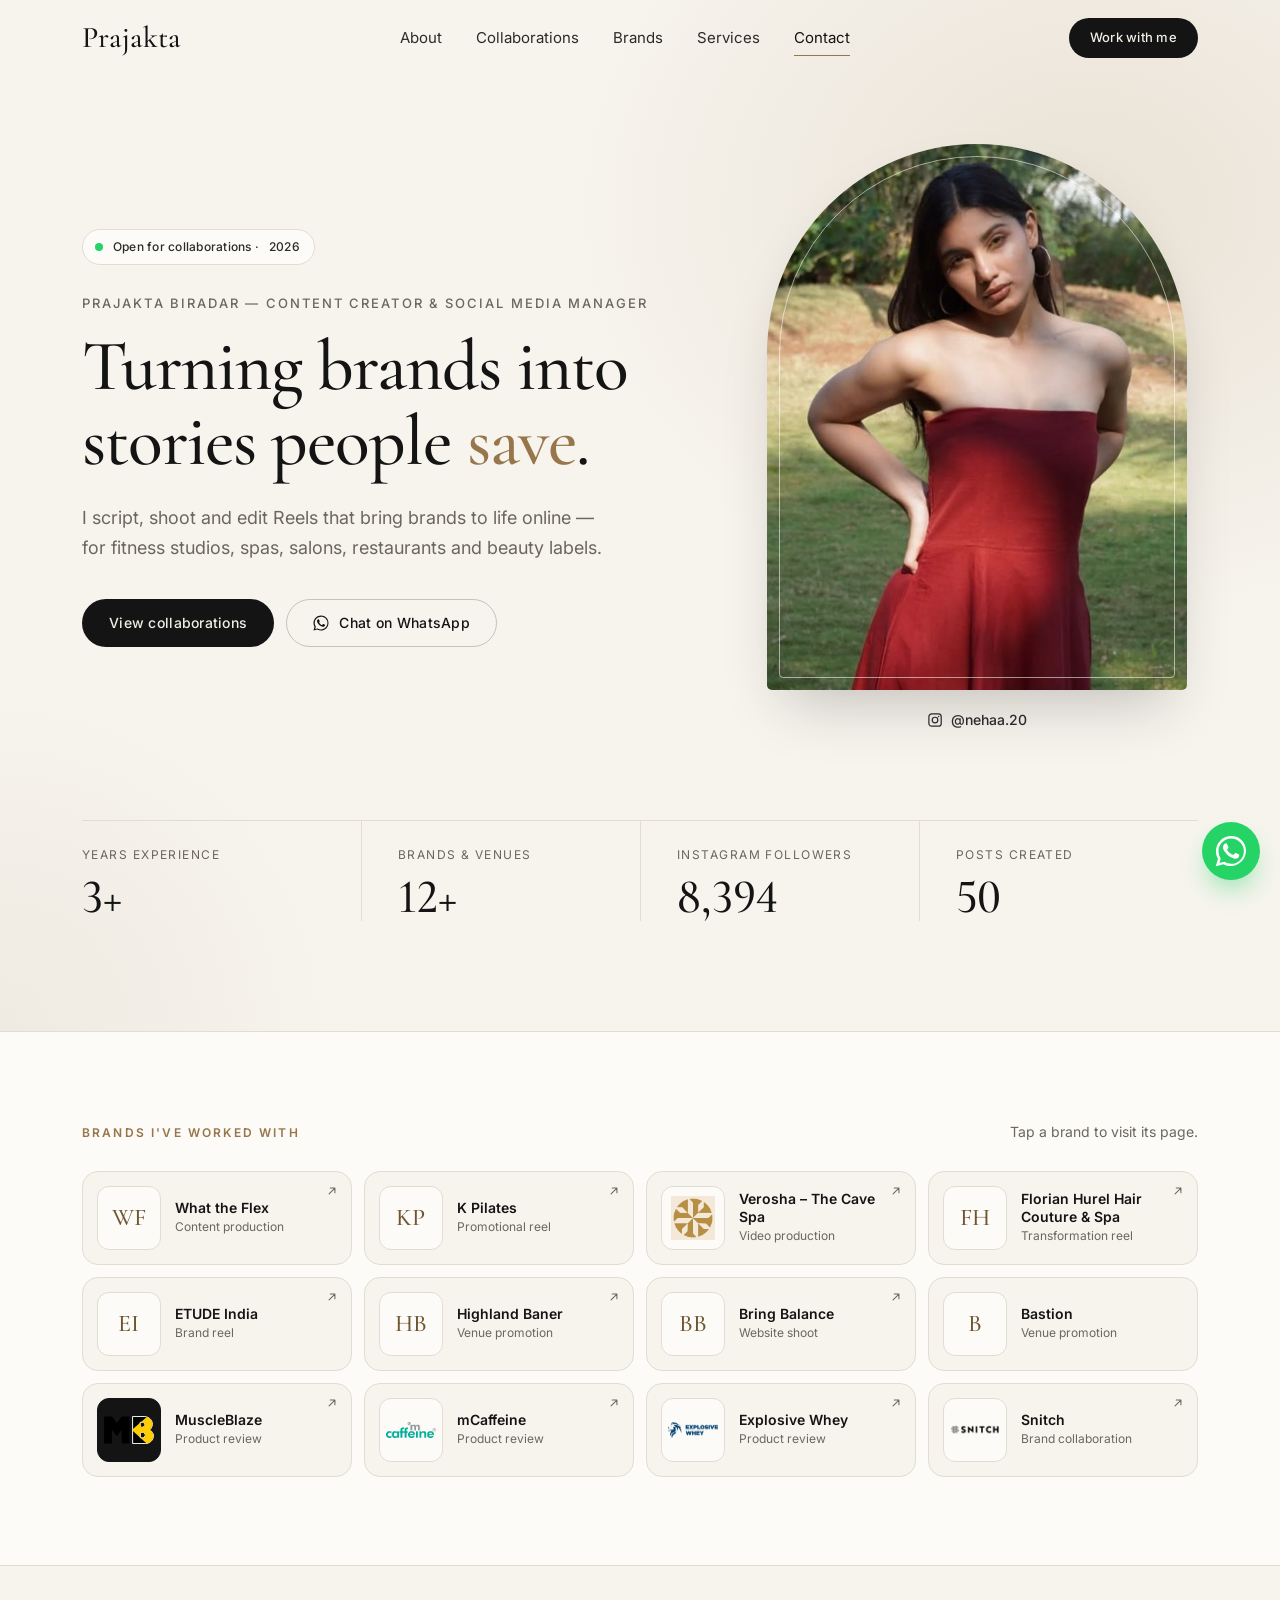
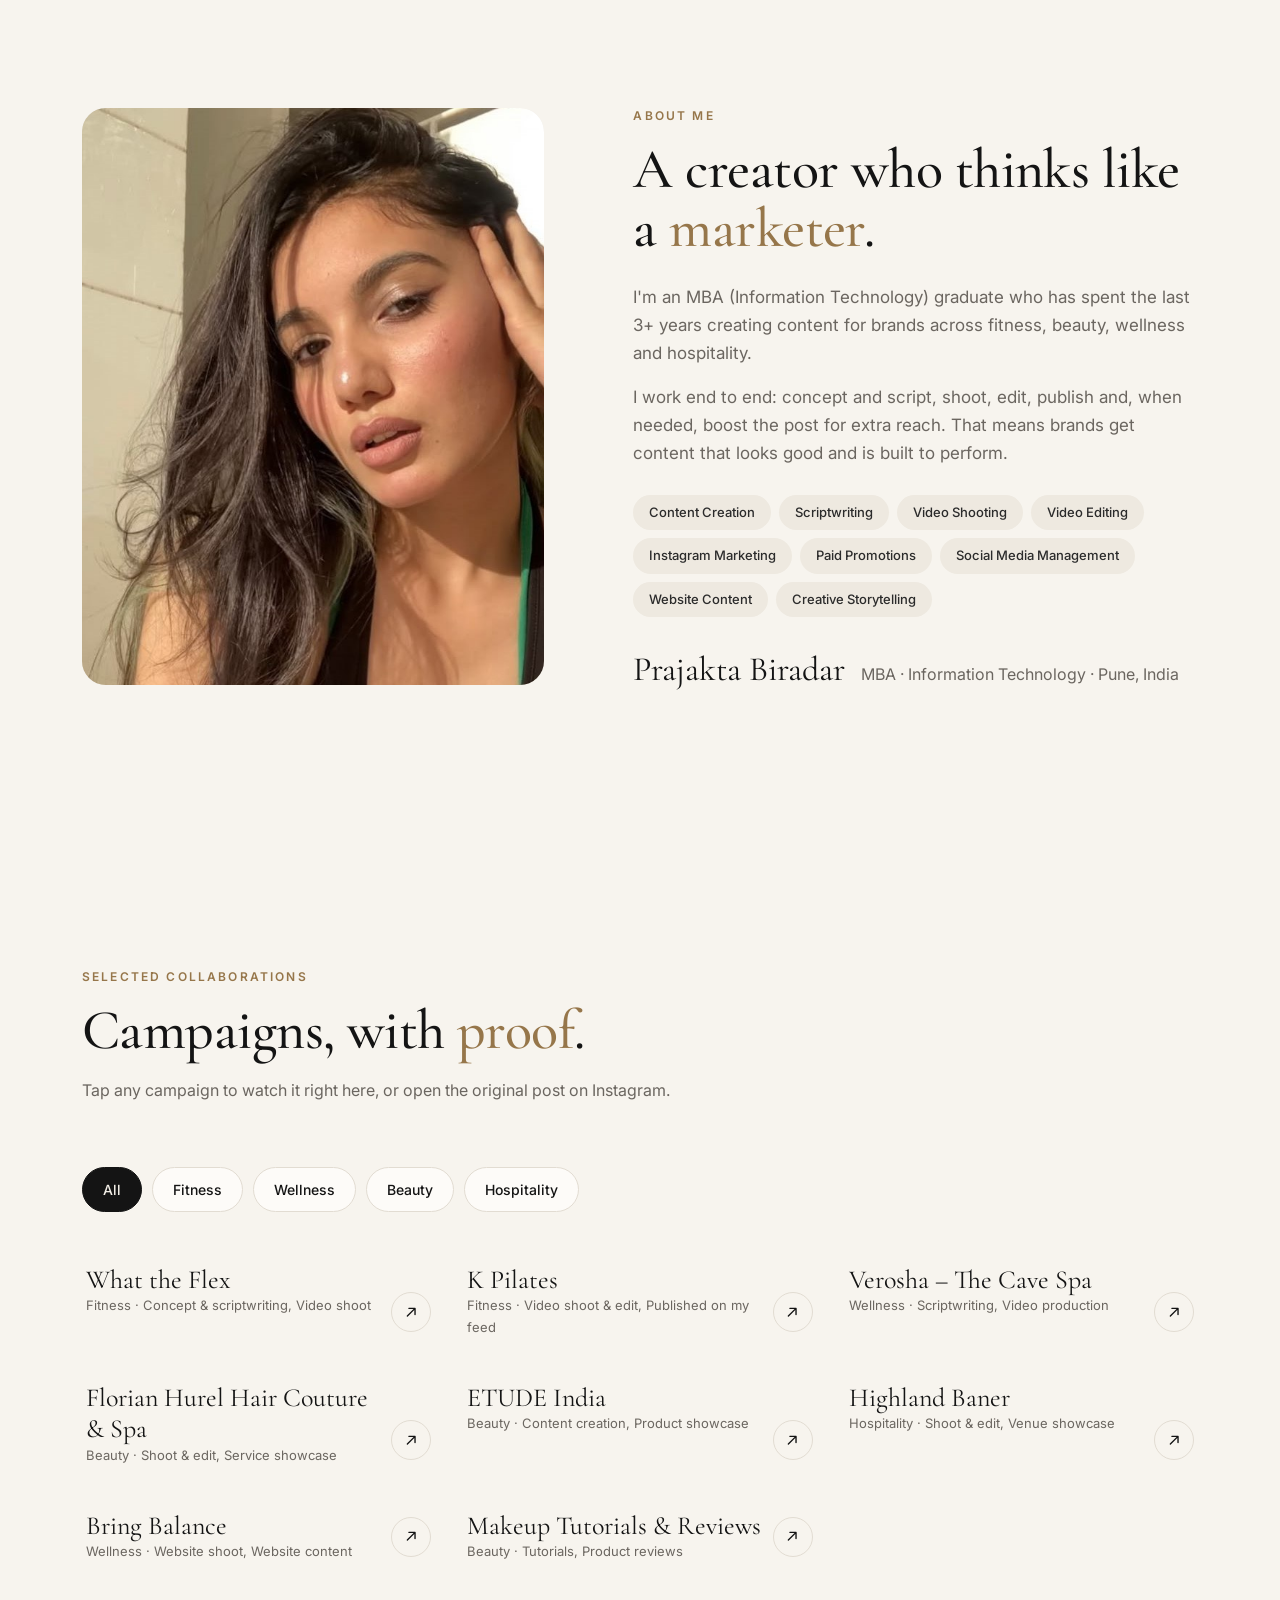
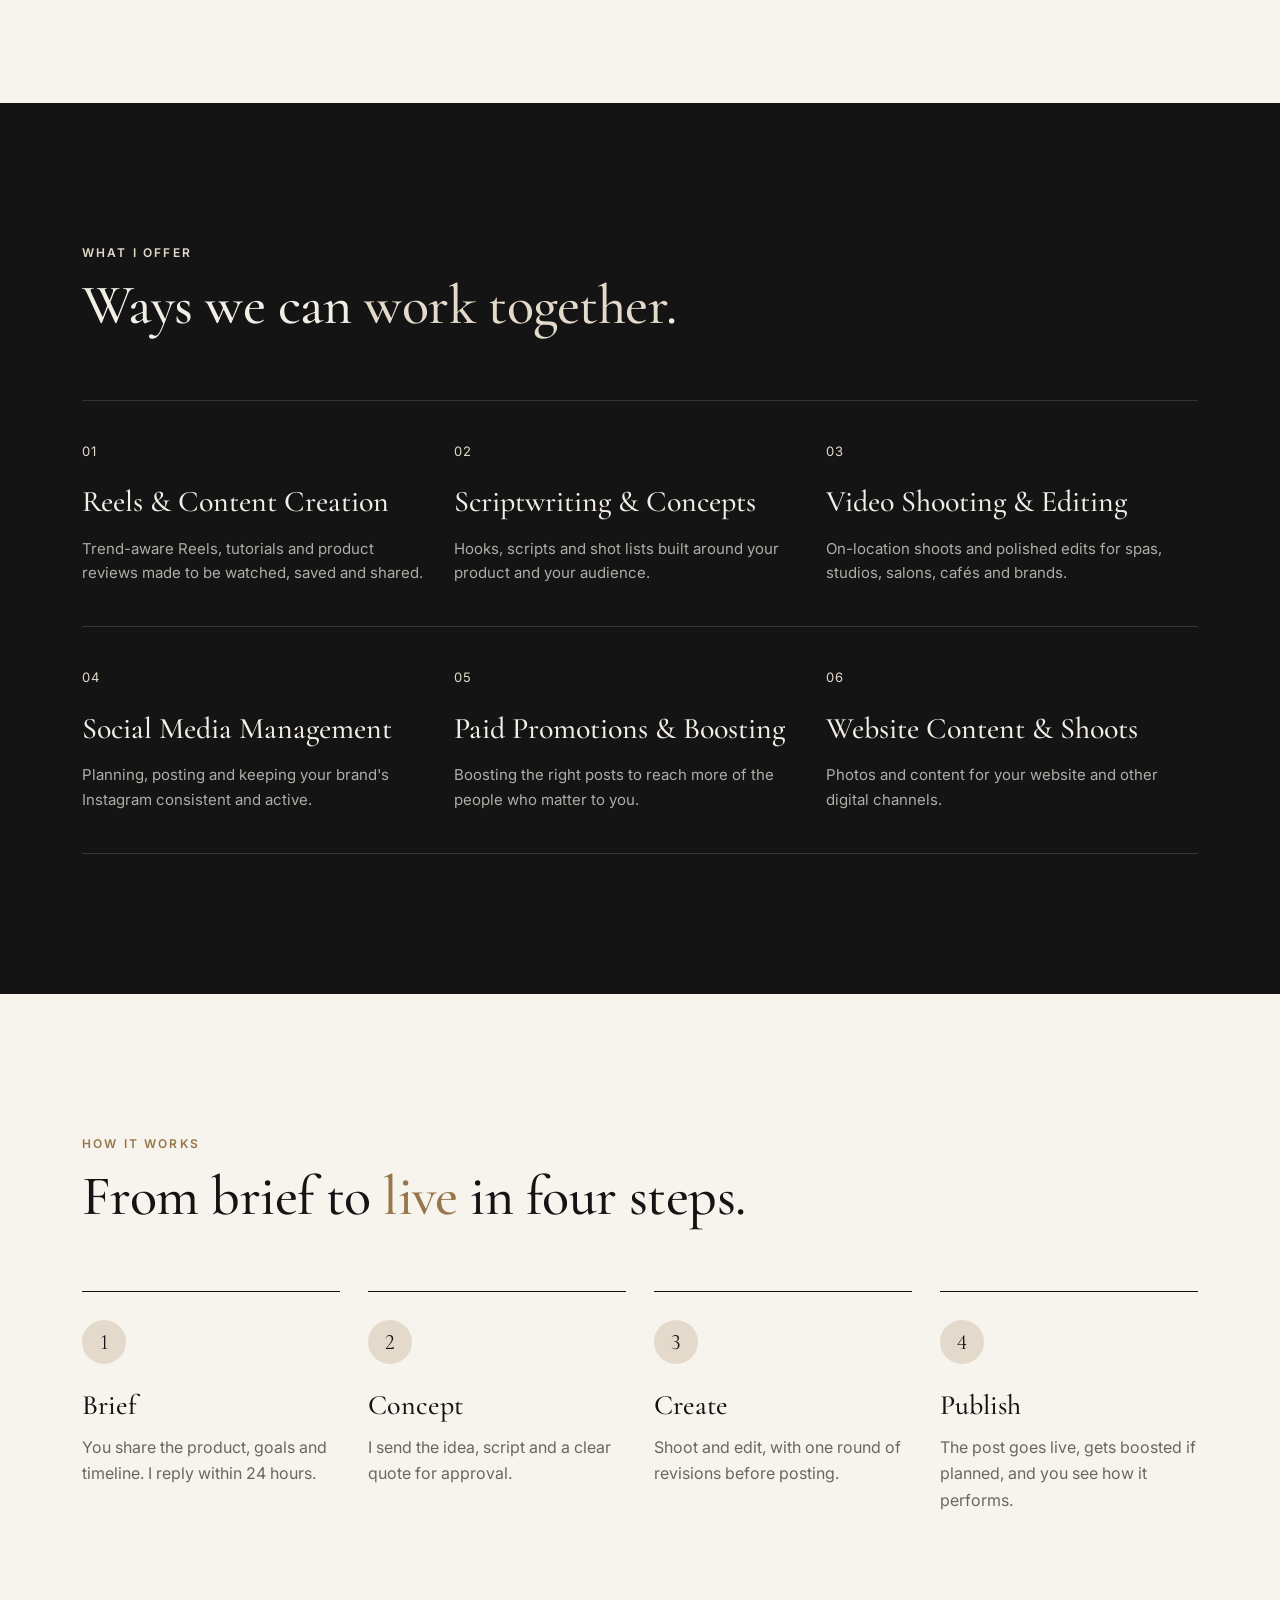
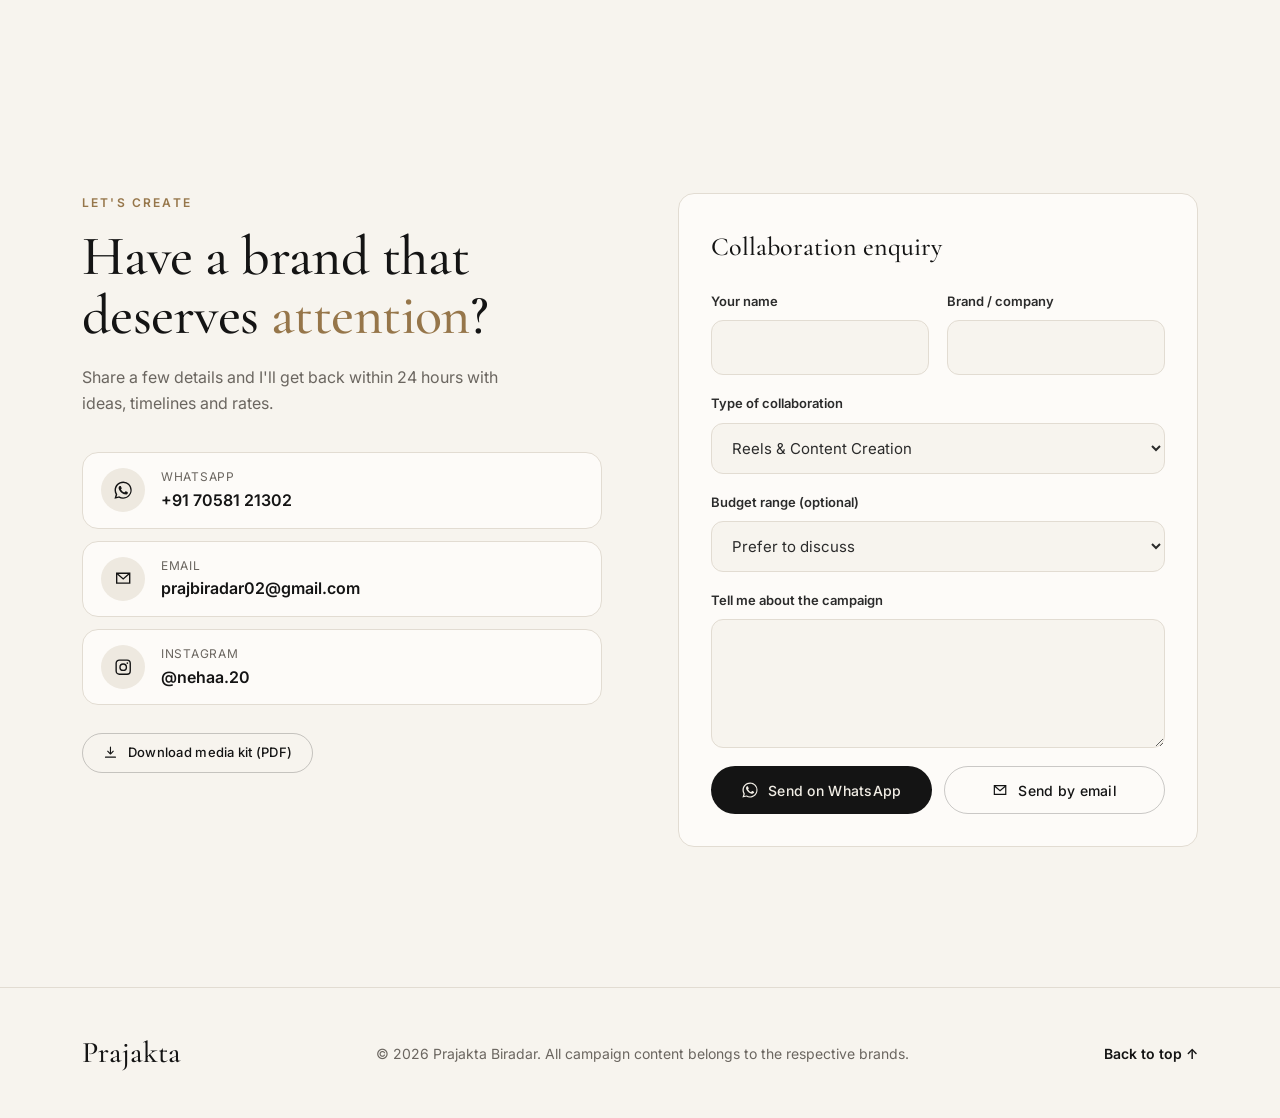
==== index.html @ 57c060db "Add creator portfolio for Prajakta Biradar Static site: hero, brand wall with logos and links, campa" ====
<!doctype html>
<html lang="en">
<head>
  <meta charset="utf-8" />
  <meta name="viewport" content="width=device-width, initial-scale=1" />
  <title>Prajakta Biradar — Content Creator & Social Media Manager</title>
  <meta name="description" content="Portfolio of Prajakta Biradar: content creator and social media manager with 3+ years of brand collaborations across fitness, beauty, wellness and hospitality." />

  <!-- Link preview when shared on WhatsApp / LinkedIn / iMessage (needs the full URL) -->
  <meta property="og:title" content="Prajakta Biradar — Content Creator & Social Media Manager" />
  <meta property="og:description" content="3+ years of brand collaborations. See the campaigns, the brands and how to work with me." />
  <meta property="og:image" content="https://d-hackmt.github.io/neha-portfolio/assets/images/portrait.jpg" />
  <meta property="og:url" content="https://d-hackmt.github.io/neha-portfolio/" />
  <meta property="og:type" content="website" />
  <meta name="theme-color" content="#F7F4EE" />

  <link rel="icon" href="assets/images/favicon.svg" type="image/svg+xml" />
  <link rel="preconnect" href="https://fonts.googleapis.com" />
  <link rel="preconnect" href="https://fonts.gstatic.com" crossorigin />
  <link href="https://fonts.googleapis.com/css2?family=Cormorant+Garamond:wght@400;500&family=Inter:wght@400;500;600&display=swap" rel="stylesheet" />
  <link rel="stylesheet" href="css/style.css" />
</head>
<body>
  <a class="skip-link" href="#main">Skip to content</a>

  <!-- ============ NAV ============ -->
  <header class="nav" id="nav">
    <div class="container nav__inner">
      <a href="#top" class="nav__logo" data-bind="name">Prajakta</a>

      <nav class="nav__links" id="navLinks" aria-label="Primary">
        <a href="#about">About</a>
        <a href="#work">Collaborations</a>
        <a href="#brands">Brands</a>
        <a href="#services">Services</a>
        <a href="#contact">Contact</a>
      </nav>

      <div class="nav__actions">
        <a class="btn btn--dark btn--sm" href="#contact">Work with me</a>
        <button class="nav__toggle" id="navToggle" aria-label="Open menu" aria-expanded="false" aria-controls="navLinks">
          <span></span><span></span>
        </button>
      </div>
    </div>
  </header>

  <main id="main">
    <!-- ============ HERO ============ -->
    <section class="hero" id="top">
      <div class="container hero__grid">
        <div class="hero__text reveal">
          <span class="badge"><span class="badge__dot"></span>Open for collaborations · <span data-bind="year"></span></span>
          <p class="hero__intro"><span data-bind="fullName">Prajakta Biradar</span> — <span data-bind="role"></span></p>
          <h1 class="hero__title">Turning brands into stories people <em>save</em>.</h1>
          <p class="hero__lead" data-bind="tagline"></p>

          <div class="hero__cta">
            <a class="btn btn--dark" href="#work">View collaborations</a>
            <a class="btn btn--ghost js-whatsapp" href="#" target="_blank" rel="noopener">
              <svg class="icon" aria-hidden="true"><use href="#i-whatsapp"/></svg> Chat on WhatsApp
            </a>
          </div>
        </div>

        <figure class="hero__visual reveal">
          <div class="arch">
            <img data-bind-src="portrait" alt="Portrait of Prajakta Biradar" class="arch__img" />
            <div class="arch__fallback" aria-hidden="true">Your portrait</div>
          </div>
          <figcaption>
            <a class="hero__handle js-instagram" href="#" target="_blank" rel="noopener">
              <svg class="icon" aria-hidden="true"><use href="#i-instagram"/></svg>
              <span data-bind="handle"></span>
            </a>
          </figcaption>
        </figure>
      </div>

      <div class="container">
        <dl class="hero__stats reveal">
          <div><dt>Years experience</dt><dd data-bind="experience"></dd></div>
          <div><dt>Brands &amp; venues</dt><dd data-bind="brandCount"></dd></div>
          <div><dt>Instagram followers</dt><dd data-bind="followersShort"></dd></div>
          <div><dt>Posts created</dt><dd data-bind="postCount"></dd></div>
        </dl>
      </div>
    </section>

    <!-- ============ BRAND WALL ============ -->
    <section class="brands" id="brands">
      <div class="container">
        <header class="brands__head reveal">
          <p class="eyebrow">Brands I've worked with</p>
          <p class="muted">Tap a brand to visit its page.</p>
        </header>
        <div class="brand-grid" id="brandGrid"></div>
      </div>
    </section>

    <!-- ============ ABOUT ============ -->
    <section class="section" id="about">
      <div class="container about">
        <div class="about__media reveal">
          <img data-bind-src="aboutImage" alt="Prajakta Biradar creating content" />
          <div class="about__fallback" aria-hidden="true">Lifestyle photo</div>
        </div>
        <div class="about__text reveal">
          <p class="eyebrow">About me</p>
          <h2 class="h2">A creator who thinks like a <em>marketer</em>.</h2>
          <div class="about__bio" data-bind-html="bio"></div>
          <ul class="chips" id="skills" aria-label="Key skills"></ul>
          <div class="about__sign">
            <span class="script" data-bind="fullName">Prajakta Biradar</span>
            <span class="muted"><span data-bind="education"></span> · <span data-bind="location"></span></span>
          </div>
        </div>
      </div>
    </section>

    <!-- ============ INSIGHTS ============ -->
    <section class="section section--sand" id="insights">
      <div class="container">
        <header class="section__head reveal">
          <p class="eyebrow">Audience insights</p>
          <h2 class="h2">Numbers that <em>matter</em> to brands.</h2>
          <p class="muted">Updated <span data-bind="statsUpdated"></span> · Source: Instagram Insights</p>
        </header>

        <div class="stats" id="stats"></div>

        <div class="audience">
          <article class="card reveal">
            <h3 class="card__title">Gender</h3>
            <div class="bars" id="audGender"></div>
          </article>
          <article class="card reveal">
            <h3 class="card__title">Age groups</h3>
            <div class="bars" id="audAge"></div>
          </article>
          <article class="card reveal">
            <h3 class="card__title">Top cities</h3>
            <div class="bars" id="audCities"></div>
          </article>
        </div>
      </div>
    </section>

    <!-- ============ COLLABORATIONS ============ -->
    <section class="section" id="work">
      <div class="container">
        <header class="section__head reveal">
          <p class="eyebrow">Selected collaborations</p>
          <h2 class="h2">Campaigns, with <em>proof</em>.</h2>
          <p class="muted">Tap any campaign to watch it right here, or open the original post on Instagram.</p>
        </header>

        <div class="filters" id="filters" role="tablist" aria-label="Filter by category"></div>
        <div class="work-grid" id="workGrid"></div>
      </div>
    </section>

    <!-- ============ SERVICES ============ -->
    <section class="section section--ink" id="services">
      <div class="container">
        <header class="section__head reveal">
          <p class="eyebrow eyebrow--light">What I offer</p>
          <h2 class="h2">Ways we can <em>work together</em>.</h2>
        </header>
        <div class="services" id="services-list"></div>
      </div>
    </section>

    <!-- ============ PROCESS ============ -->
    <section class="section" id="process">
      <div class="container">
        <header class="section__head reveal">
          <p class="eyebrow">How it works</p>
          <h2 class="h2">From brief to <em>live</em> in four steps.</h2>
        </header>
        <ol class="process" id="processList"></ol>
      </div>
    </section>

    <!-- ============ TESTIMONIALS ============ -->
    <section class="section section--sand" id="testimonials">
      <div class="container">
        <header class="section__head reveal">
          <p class="eyebrow">Kind words</p>
          <h2 class="h2">What brands <em>say</em>.</h2>
        </header>
        <div class="quotes" id="quotes"></div>
      </div>
    </section>

    <!-- ============ CONTACT ============ -->
    <section class="section" id="contact">
      <div class="container contact">
        <div class="contact__intro reveal">
          <p class="eyebrow">Let's create</p>
          <h2 class="h2">Have a brand that deserves <em>attention</em>?</h2>
          <p class="muted">Share a few details and I'll get back within 24 hours with ideas, timelines and rates.</p>

          <ul class="contact__list">
            <li>
              <a class="contact__item js-whatsapp" href="#" target="_blank" rel="noopener">
                <span class="contact__icon"><svg class="icon"><use href="#i-whatsapp"/></svg></span>
                <span><small>WhatsApp</small><strong data-bind="phonePretty"></strong></span>
              </a>
            </li>
            <li>
              <a class="contact__item js-email" href="#">
                <span class="contact__icon"><svg class="icon"><use href="#i-mail"/></svg></span>
                <span><small>Email</small><strong data-bind="email"></strong></span>
              </a>
            </li>
            <li>
              <a class="contact__item js-instagram" href="#" target="_blank" rel="noopener">
                <span class="contact__icon"><svg class="icon"><use href="#i-instagram"/></svg></span>
                <span><small>Instagram</small><strong data-bind="handle"></strong></span>
              </a>
            </li>
          </ul>

          <button class="btn btn--ghost btn--sm" id="printKit" type="button">
            <svg class="icon" aria-hidden="true"><use href="#i-download"/></svg> Download media kit (PDF)
          </button>
        </div>

        <form class="form card reveal" id="enquiry" novalidate>
          <h3 class="card__title">Collaboration enquiry</h3>
          <div class="form__row">
            <label>Your name<input name="name" required autocomplete="name" /></label>
            <label>Brand / company<input name="brand" required /></label>
          </div>
          <label>Type of collaboration
            <select name="type" id="formType"></select>
          </label>
          <label>Budget range (optional)
            <select name="budget">
              <option value="">Prefer to discuss</option>
              <option>Barter / product exchange</option>
              <option>Under ₹10,000</option>
              <option>₹10,000 – ₹25,000</option>
              <option>₹25,000 – ₹50,000</option>
              <option>₹50,000+</option>
            </select>
          </label>
          <label>Tell me about the campaign<textarea name="message" rows="4" required></textarea></label>
          <p class="form__error" id="formError" role="alert" hidden>Please fill in your name, brand and a short message.</p>
          <div class="form__actions">
            <button class="btn btn--dark" type="submit" data-via="whatsapp">
              <svg class="icon" aria-hidden="true"><use href="#i-whatsapp"/></svg> Send on WhatsApp
            </button>
            <button class="btn btn--ghost" type="submit" data-via="email">
              <svg class="icon" aria-hidden="true"><use href="#i-mail"/></svg> Send by email
            </button>
          </div>
        </form>
      </div>
    </section>
  </main>

  <!-- ============ FOOTER ============ -->
  <footer class="footer">
    <div class="container footer__inner">
      <span class="nav__logo" data-bind="name">Prajakta</span>
      <p class="muted">© <span data-bind="year"></span> <span data-bind="fullName"></span>. All campaign content belongs to the respective brands.</p>
      <a href="#top" class="footer__top">Back to top ↑</a>
    </div>
  </footer>

  <!-- Floating WhatsApp button -->
  <a class="wa-float js-whatsapp" href="#" target="_blank" rel="noopener" aria-label="Chat on WhatsApp">
    <svg class="icon" aria-hidden="true"><use href="#i-whatsapp"/></svg>
  </a>

  <!-- Collaboration detail modal -->
  <dialog class="modal" id="modal" aria-labelledby="modalTitle">
    <button class="modal__close" id="modalClose" aria-label="Close">×</button>
    <div class="modal__body" id="modalBody"></div>
  </dialog>

  <!-- ============ ICON SPRITE ============ -->
  <svg width="0" height="0" style="position:absolute" aria-hidden="true">
    <symbol id="i-whatsapp" viewBox="0 0 24 24"><path fill="currentColor" d="M17.47 14.38c-.3-.15-1.76-.87-2.03-.97-.27-.1-.47-.15-.67.15-.2.3-.77.97-.94 1.17-.17.2-.35.22-.64.07-.3-.15-1.26-.46-2.4-1.48-.89-.79-1.49-1.77-1.66-2.07-.17-.3-.02-.46.13-.6.13-.14.3-.35.45-.52.15-.17.2-.3.3-.5.1-.2.05-.37-.03-.52-.07-.15-.67-1.61-.92-2.2-.24-.58-.49-.5-.67-.51h-.57c-.2 0-.52.07-.79.37-.27.3-1.04 1.02-1.04 2.48s1.07 2.88 1.21 3.08c.15.2 2.1 3.2 5.08 4.49.71.31 1.26.49 1.7.63.71.22 1.36.19 1.87.12.57-.09 1.76-.72 2-1.41.25-.7.25-1.29.17-1.41-.07-.13-.27-.2-.57-.35M12.05 21.5h-.01a9.4 9.4 0 0 1-4.8-1.32l-.34-.2-3.57.94.95-3.48-.22-.36A9.4 9.4 0 0 1 2.6 12.05C2.6 6.84 6.84 2.6 12.06 2.6c2.52 0 4.9.99 6.68 2.77a9.38 9.38 0 0 1 2.76 6.68c0 5.21-4.24 9.45-9.45 9.45M20.1 4.03A11.3 11.3 0 0 0 12.05.7C5.79.7.7 5.79.7 12.05c0 2 .52 3.95 1.52 5.67L.6 23.3l5.72-1.5a11.33 11.33 0 0 0 5.42 1.38h.01c6.26 0 11.35-5.09 11.35-11.35 0-3.03-1.18-5.88-3.32-8.02"/></symbol>
    <symbol id="i-instagram" viewBox="0 0 24 24"><path fill="none" stroke="currentColor" stroke-width="1.8" d="M7 2.8h10A4.2 4.2 0 0 1 21.2 7v10a4.2 4.2 0 0 1-4.2 4.2H7A4.2 4.2 0 0 1 2.8 17V7A4.2 4.2 0 0 1 7 2.8Z"/><circle cx="12" cy="12" r="4.2" fill="none" stroke="currentColor" stroke-width="1.8"/><circle cx="17.4" cy="6.6" r="1.1" fill="currentColor"/></symbol>
    <symbol id="i-mail" viewBox="0 0 24 24"><path fill="none" stroke="currentColor" stroke-width="1.8" d="M3.5 5.5h17v13h-17z"/><path fill="none" stroke="currentColor" stroke-width="1.8" d="m3.8 6 8.2 7 8.2-7"/></symbol>
    <symbol id="i-download" viewBox="0 0 24 24"><path fill="none" stroke="currentColor" stroke-width="1.8" stroke-linecap="round" d="M12 3.5v11m0 0 4.5-4.5M12 14.5 7.5 10M4 19.5h16"/></symbol>
    <symbol id="i-arrow" viewBox="0 0 24 24"><path fill="none" stroke="currentColor" stroke-width="1.8" stroke-linecap="round" d="M7 17 17 7m0 0H9m8 0v8"/></symbol>
  </svg>

  <!-- 1) Your content lives here — edit this file. 2) The rendering logic. -->
  <script src="js/data.js"></script>
  <script src="js/main.js"></script>
</body>
</html>
---- css/style.css ----
/* =============================================================
   Design tokens — change colours/fonts here.
   Default = "Ivory Noir". Other styles below override it via
   <html data-theme="...">.
   ============================================================= */
:root {
  --bg: #f7f4ee;
  --surface: #fdfbf8;
  --sand: #eee9e0;
  --blush: #e4dacb;
  --ink: #141414;
  --ink-2: #2b2b2b;
  --muted: #6b6660;
  --line: #e2dcd2;
  --accent: #96764a;
  --accent-deep: #6f5532;
  --on-ink: #f2eee6;
  --wa: #25d366;

  --font-display: "Cormorant Garamond", Georgia, serif;
  --font-body: "Inter", system-ui, -apple-system, "Segoe UI", sans-serif;
  --display-weight: 500;

  --radius: 16px;
  --radius-lg: 24px;
  --radius-btn: 999px;
  --shadow: 0 1px 2px rgba(31, 26, 23, 0.04), 0 12px 32px -12px rgba(31, 26, 23, 0.12);
  --shadow-lg: 0 30px 60px -20px rgba(31, 26, 23, 0.25);
  --ease: cubic-bezier(0.22, 1, 0.36, 1);
  --container: 1180px;
  --gutter: clamp(16px, 4vw, 32px);
}

/* Rose Clay — the original soft, warm look */
[data-theme="clay"] {
  --bg: #fbf8f4; --surface: #ffffff; --sand: #f3ece4; --blush: #ead6cc;
  --ink: #1f1a17; --ink-2: #3a322d; --muted: #6e645d; --line: #e7ded4;
  --accent: #a8705a; --accent-deep: #8a5641; --on-ink: #f4ede6;
  --font-display: "Cormorant Garamond", Georgia, serif;
  --font-body: "Manrope", system-ui, sans-serif;
  --display-weight: 500;
  --radius: 18px; --radius-lg: 28px; --radius-btn: 999px;
}

/* Olive Atelier — deep green, linen, fashion-house serif */
[data-theme="olive"] {
  --bg: #f3efe7; --surface: #fbf9f4; --sand: #e8e2d6; --blush: #d8dccb;
  --ink: #1d231d; --ink-2: #323a32; --muted: #646a5e; --line: #dcd6c9;
  --accent: #5a6a44; --accent-deep: #3e4b2e; --on-ink: #eef0e6;
  --font-display: "Bodoni Moda", Georgia, serif;
  --font-body: "Jost", system-ui, sans-serif;
  --display-weight: 400;
  --radius: 10px; --radius-lg: 14px; --radius-btn: 999px;
}

/* Oxblood — cream with a rich wine accent */
[data-theme="oxblood"] {
  --bg: #faf6f1; --surface: #ffffff; --sand: #f2e9e2; --blush: #ecd5d1;
  --ink: #1c1414; --ink-2: #352828; --muted: #6d5f5c; --line: #eadfd8;
  --accent: #7a2633; --accent-deep: #5c1a25; --on-ink: #f6ece8;
  --font-display: "Playfair Display", Georgia, serif;
  --font-body: "DM Sans", system-ui, sans-serif;
  --display-weight: 400;
  --radius: 12px; --radius-lg: 20px; --radius-btn: 999px;
}

/* =============================================================
   Base
   ============================================================= */
*,
*::before,
*::after { box-sizing: border-box; }

html { scroll-behavior: smooth; scroll-padding-top: 84px; -webkit-text-size-adjust: 100%; }

body {
  margin: 0;
  background: var(--bg);
  color: var(--ink);
  font-family: var(--font-body);
  font-size: 16px;
  line-height: 1.65;
  font-variant-numeric: lining-nums; /* keeps digits level in serif headings (no "3+" dropping below the line) */
  -webkit-font-smoothing: antialiased;
  overflow-x: hidden;
}

img { display: block; max-width: 100%; }
a { color: inherit; text-decoration: none; }
button, input, select, textarea { font: inherit; color: inherit; }
h1, h2, h3, p { margin: 0; }
em { font-style: normal; color: var(--accent); }
::selection { background: var(--blush); }

:focus-visible { outline: 2px solid var(--accent); outline-offset: 3px; border-radius: 6px; }

.skip-link {
  position: absolute; left: 16px; top: -60px; z-index: 100;
  background: var(--ink); color: #fff; padding: 10px 16px; border-radius: 10px;
}
.skip-link:focus { top: 16px; }

.container { width: 100%; max-width: var(--container); margin: 0 auto; padding: 0 var(--gutter); }
.muted { color: var(--muted); }
.center { text-align: center; }

.icon { width: 1.15em; height: 1.15em; flex: none; }

/* =============================================================
   Typography
   ============================================================= */
.eyebrow {
  font-size: 12px;
  font-weight: 600;
  letter-spacing: 0.18em;
  text-transform: uppercase;
  color: var(--accent);
  margin-bottom: 14px;
}
.eyebrow--light { color: var(--blush); }

.h2 {
  font-family: var(--font-display);
  font-weight: var(--display-weight);
  font-size: clamp(34px, 5vw, 56px);
  line-height: 1.06;
  letter-spacing: -0.01em;
}
.h3 {
  font-family: var(--font-display);
  font-weight: var(--display-weight);
  font-size: clamp(28px, 3.5vw, 38px);
  line-height: 1.1;
}
.script { font-family: var(--font-display); font-size: 34px; line-height: 1; }

/* =============================================================
   Buttons, chips, cards
   ============================================================= */
.btn {
  display: inline-flex; align-items: center; justify-content: center; gap: 10px;
  min-height: 48px; padding: 0 26px;
  border-radius: var(--radius-btn); border: 1px solid transparent;
  font-size: 14px; font-weight: 500; letter-spacing: 0.02em;
  cursor: pointer; white-space: nowrap;
  transition: background 0.3s, color 0.3s, border-color 0.3s, box-shadow 0.3s;
}
.btn--sm { min-height: 40px; padding: 0 20px; font-size: 13px; }
.btn--dark { background: var(--ink); color: var(--on-ink); }
.btn--dark:hover { background: var(--ink-2); box-shadow: 0 10px 24px -12px color-mix(in srgb, var(--ink) 70%, transparent); }
.btn--ghost { border-color: color-mix(in srgb, var(--ink) 22%, transparent); background: transparent; }
.btn--ghost:hover { border-color: var(--ink); background: var(--surface); }

.chips { list-style: none; padding: 0; margin: 28px 0 0; display: flex; flex-wrap: wrap; gap: 8px; }
.chip {
  padding: 7px 16px; border-radius: var(--radius-btn);
  background: var(--sand);
  font-size: 13px; font-weight: 500; color: var(--ink-2);
}

.card {
  background: var(--surface);
  border: 1px solid var(--line);
  border-radius: var(--radius);
  padding: clamp(22px, 3vw, 32px);
}
.card__title { font-family: var(--font-display); font-size: 26px; font-weight: var(--display-weight); margin-bottom: 20px; }

.badge {
  display: inline-flex; align-items: center; gap: 10px;
  padding: 7px 14px 7px 12px; border-radius: var(--radius-btn);
  background: var(--surface); border: 1px solid var(--line);
  font-size: 12px; font-weight: 500; letter-spacing: 0.02em; color: var(--ink-2);
}
.badge__dot {
  width: 8px; height: 8px; border-radius: 50%; background: var(--wa);
  box-shadow: 0 0 0 0 rgba(37, 211, 102, 0.5);
  animation: pulse 2.2s infinite;
}
@keyframes pulse { 70% { box-shadow: 0 0 0 10px rgba(37, 211, 102, 0); } 100% { box-shadow: 0 0 0 0 rgba(37, 211, 102, 0); } }

/* =============================================================
   Navigation
   ============================================================= */
.nav {
  position: fixed; inset: 0 0 auto; z-index: 50;
  transition: background 0.4s, box-shadow 0.4s, backdrop-filter 0.4s;
}
.nav.is-scrolled, .nav.is-open {
  background: color-mix(in srgb, var(--bg) 86%, transparent);
  backdrop-filter: saturate(1.4) blur(14px);
  -webkit-backdrop-filter: saturate(1.4) blur(14px);
  box-shadow: 0 1px 0 var(--line);
}
.nav__inner { display: flex; align-items: center; justify-content: space-between; height: 76px; gap: 24px; }
.nav__logo { font-family: var(--font-display); font-size: 30px; font-weight: var(--display-weight); }
.nav__links { display: flex; gap: 34px; }
.nav__links a { position: relative; font-size: 15px; color: var(--ink-2); padding: 6px 0; }
.nav__links a::after {
  content: ""; position: absolute; left: 0; right: 0; bottom: 0; height: 1px;
  background: var(--accent); transform: scaleX(0); transform-origin: left; transition: transform 0.4s var(--ease);
}
.nav__links a:hover::after, .nav__links a.is-active::after { transform: scaleX(1); }
.nav__links a.is-active { color: var(--ink); }
.nav__actions { display: flex; align-items: center; gap: 12px; }

.nav__toggle {
  display: none; width: 44px; height: 44px; border: 0; background: none; cursor: pointer;
  position: relative;
}
.nav__toggle span {
  position: absolute; left: 11px; right: 11px; height: 1.5px; background: var(--ink);
  transition: transform 0.35s var(--ease), top 0.35s var(--ease);
}
.nav__toggle span:first-child { top: 17px; }
.nav__toggle span:last-child { top: 25px; }
.nav.is-open .nav__toggle span:first-child { top: 21px; transform: rotate(45deg); }
.nav.is-open .nav__toggle span:last-child { top: 21px; transform: rotate(-45deg); }

@media (max-width: 900px) {
  .nav__toggle { display: block; }
  .nav__actions .btn { display: none; }
  .nav__links {
    position: absolute; top: 76px; left: 0; right: 0;
    flex-direction: column; gap: 0;
    background: var(--bg); border-bottom: 1px solid var(--line);
    padding: 8px var(--gutter) 24px;
    clip-path: inset(0 0 100% 0);
    transition: clip-path 0.45s var(--ease);
  }
  .nav.is-open .nav__links { clip-path: inset(0 0 0 0); }
  .nav__links a { font-family: var(--font-display); font-size: 28px; padding: 12px 0; border-bottom: 1px solid var(--line); }
  .nav__links a::after { display: none; }
}

/* =============================================================
   Hero
   ============================================================= */
.hero {
  position: relative;
  padding: clamp(120px, 16vh, 170px) 0 clamp(64px, 9vw, 110px);
  background:
    radial-gradient(60% 60% at 85% 20%, color-mix(in srgb, var(--blush) 70%, transparent), transparent 70%),
    radial-gradient(40% 50% at 0% 100%, color-mix(in srgb, var(--sand) 90%, transparent), transparent 70%);
}
.hero__grid { display: grid; grid-template-columns: 1.15fr 0.85fr; align-items: center; gap: clamp(40px, 6vw, 90px); }
.hero__intro {
  margin-top: 28px;
  font-size: 13px; font-weight: 500; letter-spacing: 0.16em; text-transform: uppercase; color: var(--muted);
}
.hero__title {
  font-family: var(--font-display);
  font-weight: var(--display-weight);
  font-size: clamp(42px, 5.6vw, 76px);
  line-height: 1.05;
  letter-spacing: -0.015em;
  margin: 14px 0 24px;
  text-wrap: balance;
}
.hero__lead { font-size: clamp(16px, 1.5vw, 18px); color: var(--muted); max-width: 48ch; }
.hero__cta { display: flex; flex-wrap: wrap; gap: 12px; margin-top: 36px; }

/* Key numbers bar under the hero */
.hero__stats {
  display: grid; grid-template-columns: repeat(4, 1fr);
  margin: clamp(56px, 7vw, 88px) 0 0;
  border-top: 1px solid var(--line);
}
.hero__stats > div { padding: 24px 0 0; }
.hero__stats > div + div { padding-left: clamp(16px, 3vw, 36px); border-left: 1px solid var(--line); }
.hero__stats dt { font-size: 12px; letter-spacing: 0.12em; text-transform: uppercase; color: var(--muted); }
.hero__stats dd {
  margin: 8px 0 0;
  font-family: var(--font-display); font-weight: var(--display-weight);
  font-size: clamp(34px, 4vw, 48px); line-height: 1;
}
@media (max-width: 640px) {
  .hero__stats { grid-template-columns: repeat(2, 1fr); row-gap: 24px; }
  .hero__stats > div:nth-child(3) { padding-left: 0; border-left: 0; }
}

.hero__visual { position: relative; justify-self: center; width: min(100%, 420px); margin: 0; }
.arch {
  position: relative; aspect-ratio: 4 / 5.2;
  border-radius: 999px 999px var(--radius-lg) var(--radius-lg);
  overflow: hidden; background: linear-gradient(160deg, var(--blush), var(--sand));
  box-shadow: var(--shadow-lg);
}
.arch::after { /* thin inset frame */
  content: ""; position: absolute; inset: 12px;
  border: 1px solid rgba(255, 255, 255, 0.55);
  border-radius: 999px 999px 20px 20px; pointer-events: none;
}
.arch__img { width: 100%; height: 100%; object-fit: cover; object-position: center 15%; }
.arch__fallback, .about__fallback {
  display: none; position: absolute; inset: 0; place-items: center;
  font-family: var(--font-display); font-size: 26px; color: var(--accent-deep);
}
.is-missing > img { display: none; }
.is-missing > .arch__fallback, .is-missing > .about__fallback { display: grid; }

.hero__visual figcaption { display: flex; justify-content: center; margin-top: 18px; }
.hero__handle {
  display: inline-flex; align-items: center; gap: 8px;
  font-size: 14px; font-weight: 500; color: var(--ink-2);
  border-bottom: 1px solid transparent; transition: border-color 0.3s, color 0.3s;
}
.hero__handle:hover { color: var(--ink); border-color: var(--ink); }

@media (max-width: 900px) {
  .hero__grid { grid-template-columns: 1fr; }
  .hero__visual { order: -1; width: min(72%, 340px); }
}
@media (max-width: 480px) {
  .hero__cta .btn { flex: 1 1 100%; }
}

/* =============================================================
   Brand wall
   ============================================================= */
.brands { padding: clamp(56px, 7vw, 88px) 0; border-block: 1px solid var(--line); background: var(--surface); }
.brands__head { display: flex; flex-wrap: wrap; align-items: baseline; justify-content: space-between; gap: 8px 24px; margin-bottom: 28px; }
.brands__head .eyebrow { margin: 0; }
.brands__head .muted { font-size: 14px; }

.brand-grid { display: grid; grid-template-columns: repeat(4, 1fr); gap: 12px; }
@media (max-width: 1000px) { .brand-grid { grid-template-columns: repeat(3, 1fr); } }
@media (max-width: 720px) { .brand-grid { grid-template-columns: repeat(2, 1fr); } }
@media (max-width: 420px) { .brand-grid { grid-template-columns: 1fr; } }

.brand {
  position: relative; display: flex; align-items: center; gap: 14px;
  padding: 14px; border: 1px solid var(--line); border-radius: var(--radius);
  background: var(--bg);
  transition: border-color 0.3s, background 0.3s, transform 0.4s var(--ease);
}
a.brand:hover { border-color: var(--ink); background: var(--surface); transform: translateY(-2px); }
.brand__mark {
  display: grid; place-items: center; flex: none;
  width: 64px; height: 64px; border-radius: calc(var(--radius) - 4px);
  background: var(--surface); border: 1px solid var(--line); overflow: hidden;
}
.brand__mark img { max-width: 80%; max-height: 70%; object-fit: contain; }
.brand--dark .brand__mark { background: var(--ink); border-color: var(--ink); }
.brand__mono { font-family: var(--font-display); font-size: 24px; font-weight: var(--display-weight); color: var(--accent-deep); letter-spacing: 0.02em; }
.brand__info { display: flex; flex-direction: column; min-width: 0; padding-right: 18px; }
.brand__name { font-size: 14px; font-weight: 600; line-height: 1.3; }
.brand__work { font-size: 12px; color: var(--muted); }
.brand__arrow { position: absolute; top: 12px; right: 12px; width: 14px; height: 14px; color: var(--muted); transition: color 0.3s, transform 0.4s var(--ease); }
a.brand:hover .brand__arrow { color: var(--ink); transform: rotate(45deg); }

/* =============================================================
   Sections
   ============================================================= */
.section { padding: clamp(80px, 11vw, 140px) 0; }
.section--sand { background: var(--sand); }
.section--ink { background: var(--ink); color: var(--on-ink); }
.section--ink em { color: var(--blush); }
.section__head { max-width: 680px; margin-bottom: clamp(40px, 6vw, 64px); }
.section__head .muted { margin-top: 16px; }

/* About */
.about { display: grid; grid-template-columns: 0.9fr 1.1fr; gap: clamp(40px, 7vw, 100px); align-items: center; }
.about__media {
  position: relative; aspect-ratio: 4 / 5; border-radius: var(--radius-lg); overflow: hidden;
  background: linear-gradient(200deg, var(--sand), var(--blush));
}
.about__media img { width: 100%; height: 100%; object-fit: cover; object-position: center 30%; }
.about__bio { margin-top: 24px; color: var(--muted); font-size: 17px; }
.about__bio p + p { margin-top: 16px; }
.about__sign { display: flex; align-items: baseline; gap: 16px; margin-top: 36px; }
@media (max-width: 900px) {
  .about { grid-template-columns: 1fr; }
  .about__media { max-width: 460px; }
}

/* Insights */
.stats {
  display: grid; grid-template-columns: repeat(4, 1fr);
  border: 1px solid var(--line); border-radius: var(--radius); background: var(--surface);
  margin-bottom: 24px; overflow: hidden;
}
.stat { padding: clamp(24px, 3vw, 38px); display: flex; flex-direction: column; gap: 8px; }
.stat + .stat { border-left: 1px solid var(--line); }
.stat__num { font-family: var(--font-display); font-size: clamp(40px, 5vw, 60px); line-height: 1; font-weight: var(--display-weight); }
.stat__label { font-size: 14px; color: var(--muted); }
@media (max-width: 820px) {
  .stats { grid-template-columns: repeat(2, 1fr); }
  .stat:nth-child(3) { border-left: 0; }
  .stat:nth-child(n + 3) { border-top: 1px solid var(--line); }
}

.audience { display: grid; grid-template-columns: repeat(3, 1fr); gap: 24px; }
@media (max-width: 900px) { .audience { grid-template-columns: 1fr; } }
.bar + .bar { margin-top: 18px; }
.bar__row { display: flex; justify-content: space-between; font-size: 14px; margin-bottom: 8px; }
.bar__row span:last-child { font-weight: 600; }
.bar__track { height: 6px; background: var(--sand); border-radius: 99px; overflow: hidden; }
.bar__fill {
  height: 100%; width: 0; border-radius: inherit;
  background: linear-gradient(90deg, var(--accent), var(--accent-deep));
  transition: width 1.4s var(--ease) 0.2s;
}
.card.is-visible .bar__fill { width: var(--w); }

/* Collaborations */
.filters { display: flex; flex-wrap: wrap; gap: 10px; margin-bottom: 36px; }
.filter {
  padding: 10px 20px; border-radius: var(--radius-btn); border: 1px solid var(--line);
  background: var(--surface); font-size: 14px; font-weight: 500; cursor: pointer;
  transition: background 0.3s, color 0.3s, border-color 0.3s;
}
.filter:hover { border-color: var(--ink); }
.filter.is-active { background: var(--ink); color: var(--on-ink); border-color: var(--ink); }

.work-grid { display: grid; grid-template-columns: repeat(3, 1fr); gap: clamp(16px, 2.4vw, 28px); }
@media (max-width: 900px) { .work-grid { grid-template-columns: repeat(2, 1fr); } }
@media (max-width: 520px) { .work-grid { grid-template-columns: 1fr; } }

.work {
  position: relative; display: flex; flex-direction: column; text-align: left;
  padding: 0; border: 0; background: none; cursor: pointer;
}
.work[hidden] { display: none; }
.work__media {
  position: relative; display: block; aspect-ratio: 4 / 5;
  border-radius: var(--radius); overflow: hidden; background: var(--sand);
}
.work__media img, .modal__media img {
  width: 100%; height: 100%; object-fit: cover;
  transition: transform 0.8s var(--ease);
}
.work:hover .work__media img { transform: scale(1.05); }
.work__ph {
  display: none; position: absolute; inset: 0; place-items: center; padding: 20px; text-align: center;
  background:
    radial-gradient(80% 60% at 30% 20%, rgba(255, 255, 255, 0.6), transparent 70%),
    var(--tone, var(--blush));
  font-family: var(--font-display); font-size: 34px; color: var(--accent-deep);
}
.work__ph.is-shown, .is-missing > .work__ph { display: grid; }
.work__ph.has-logo img { width: auto; height: auto; max-width: 55%; max-height: 28%; object-fit: contain; transform: none; }
.work__ph--dark { background: var(--ink); }
.work__type {
  position: absolute; left: 14px; top: 14px;
  padding: 6px 12px; border-radius: var(--radius-btn);
  background: rgba(255, 255, 255, 0.92); font-size: 12px; font-weight: 600; letter-spacing: 0.04em;
}
.work__info { display: flex; flex-direction: column; padding: 16px 52px 0 4px; }
.work__brand { font-family: var(--font-display); font-size: 26px; line-height: 1.2; }
.work__meta { font-size: 13px; color: var(--muted); }
.work__arrow {
  position: absolute; right: 4px; bottom: 6px;
  display: grid; place-items: center; width: 40px; height: 40px; border-radius: 50%;
  border: 1px solid var(--line); transition: background 0.3s, color 0.3s, transform 0.4s var(--ease);
}
.work:hover .work__arrow { background: var(--ink); color: var(--on-ink); transform: rotate(45deg); }

/* Services */
.services { display: grid; grid-template-columns: repeat(3, 1fr); border-top: 1px solid rgba(255, 255, 255, 0.14); }
@media (max-width: 900px) { .services { grid-template-columns: repeat(2, 1fr); } }
@media (max-width: 560px) { .services { grid-template-columns: 1fr; } }
.service {
  padding: 36px 28px 40px 0;
  border-bottom: 1px solid rgba(255, 255, 255, 0.14);
  transition: padding-left 0.4s var(--ease);
}
.service:hover { padding-left: 10px; }
.service__num { font-size: 13px; color: var(--blush); letter-spacing: 0.1em; }
.service__title { font-family: var(--font-display); font-weight: var(--display-weight); font-size: 30px; margin: 14px 0 10px; }
.service p { color: color-mix(in srgb, var(--on-ink) 70%, transparent); font-size: 15px; }

/* Process */
.process {
  list-style: none; padding: 0; margin: 0;
  display: grid; grid-template-columns: repeat(4, 1fr); gap: 28px; counter-reset: step;
}
@media (max-width: 900px) { .process { grid-template-columns: repeat(2, 1fr); } }
@media (max-width: 520px) { .process { grid-template-columns: 1fr; } }
.step { position: relative; padding-top: 28px; border-top: 1px solid var(--ink); }
.step__num {
  display: grid; place-items: center; width: 44px; height: 44px; border-radius: 50%;
  background: var(--blush); font-family: var(--font-display); font-size: 22px; margin-bottom: 18px;
}
.step__title { font-family: var(--font-display); font-weight: var(--display-weight); font-size: 28px; margin-bottom: 6px; }

/* Testimonials */
.quotes { display: grid; grid-template-columns: repeat(3, 1fr); gap: 24px; }
@media (max-width: 900px) { .quotes { grid-template-columns: 1fr; } }
.quote { margin: 0; display: flex; flex-direction: column; justify-content: space-between; gap: 28px; }
.quote blockquote { margin: 0; font-family: var(--font-display); font-size: 24px; line-height: 1.35; }
.quote figcaption { display: flex; flex-direction: column; font-size: 14px; }
.quote figcaption span { color: var(--muted); }

/* Contact */
.contact { display: grid; grid-template-columns: 1fr 1fr; gap: clamp(40px, 6vw, 90px); align-items: start; }
@media (max-width: 900px) { .contact { grid-template-columns: 1fr; } }
.contact__intro .muted { margin-top: 18px; max-width: 46ch; }
.contact__list { list-style: none; padding: 0; margin: 36px 0 28px; display: grid; gap: 12px; }
.contact__item {
  display: flex; align-items: center; gap: 16px;
  padding: 14px 18px; border: 1px solid var(--line); border-radius: var(--radius);
  background: var(--surface); transition: border-color 0.3s, transform 0.3s var(--ease);
}
.contact__item:hover { border-color: var(--ink); transform: translateX(4px); }
.contact__item small { display: block; font-size: 12px; color: var(--muted); letter-spacing: 0.06em; text-transform: uppercase; }
.contact__item strong { font-weight: 600; word-break: break-word; }
.contact__icon { display: grid; place-items: center; width: 44px; height: 44px; border-radius: 50%; background: var(--sand); flex: none; }

.form { display: grid; gap: 18px; }
.form .card__title { margin-bottom: 4px; }
.form__row { display: grid; grid-template-columns: 1fr 1fr; gap: 18px; }
@media (max-width: 520px) { .form__row { grid-template-columns: 1fr; } }
.form label { display: grid; gap: 8px; font-size: 13px; font-weight: 600; color: var(--ink-2); }
.form input, .form select, .form textarea {
  width: 100%; padding: 14px 16px; border-radius: 12px;
  border: 1px solid var(--line); background: var(--bg);
  font-size: 15px; font-weight: 400; transition: border-color 0.3s, box-shadow 0.3s;
}
.form textarea { resize: vertical; }
.form input:focus, .form select:focus, .form textarea:focus {
  outline: none; border-color: var(--accent); box-shadow: 0 0 0 4px color-mix(in srgb, var(--accent) 14%, transparent);
}
.form__error { color: #a3342a; font-size: 14px; }
.form__actions { display: flex; flex-wrap: wrap; gap: 12px; }
.form__actions .btn { flex: 1 1 200px; }

/* Footer */
.footer { padding: 40px 0; border-top: 1px solid var(--line); }
.footer__inner { display: flex; flex-wrap: wrap; align-items: center; justify-content: space-between; gap: 16px; font-size: 14px; }
.footer__top { font-weight: 600; }

/* Floating WhatsApp */
.wa-float {
  position: fixed; right: 20px; bottom: 20px; z-index: 40;
  display: grid; place-items: center; width: 58px; height: 58px; border-radius: 50%;
  background: var(--wa); color: #fff; font-size: 28px;
  box-shadow: 0 14px 30px -10px rgba(37, 211, 102, 0.7);
  transition: transform 0.3s var(--ease);
}
.wa-float:hover { transform: scale(1.08); }

/* Modal */
.modal {
  width: min(960px, calc(100% - 32px)); max-height: calc(100% - 32px);
  padding: 0; border: 0; border-radius: var(--radius-lg);
  background: var(--surface); color: var(--ink); box-shadow: var(--shadow-lg);
  overflow: auto;
}
.modal::backdrop { background: rgba(31, 26, 23, 0.55); backdrop-filter: blur(6px); }
.modal[open] { animation: modalIn 0.45s var(--ease); }
@keyframes modalIn { from { opacity: 0; transform: translateY(20px) scale(0.98); } }
.modal__body { display: grid; grid-template-columns: 1fr 1fr; }
.modal__media { position: relative; display: flex; justify-content: center; padding: 20px; background: var(--sand); }
.modal__media > .work__media { width: 100%; }
.modal__embed { width: 100%; max-width: 400px; height: min(680px, calc(100vh - 96px)); border: 0; border-radius: 12px; background: var(--surface); }
.modal__info { padding: clamp(28px, 4vw, 48px); display: flex; flex-direction: column; gap: 18px; align-self: center; }
.modal__label { font-size: 12px; font-weight: 600; letter-spacing: 0.14em; text-transform: uppercase; color: var(--muted); margin-bottom: 10px; }
.modal__did { padding: 18px 0; border-block: 1px solid var(--line); }
.modal__did ul { list-style: none; margin: 0; padding: 0; display: grid; gap: 8px; }
.modal__did li { position: relative; padding-left: 20px; font-size: 15px; }
.modal__did li::before { content: ""; position: absolute; left: 0; top: 0.7em; width: 8px; height: 1px; background: var(--accent); }
.modal__links { display: flex; flex-wrap: wrap; gap: 10px; }
.modal__close {
  position: absolute; right: 14px; top: 14px; z-index: 2;
  width: 42px; height: 42px; border-radius: 50%; border: 0;
  background: rgba(255, 255, 255, 0.92); font-size: 26px; line-height: 1; cursor: pointer;
  box-shadow: var(--shadow);
}
@media (max-width: 720px) {
  .modal__body { grid-template-columns: 1fr; }
  .modal__media { padding: 12px; }
  .modal__embed { height: 560px; }
  .modal__links .btn { flex: 1 1 100%; }
}

/* =============================================================
   Reveal animation
   ============================================================= */
.reveal { opacity: 0; transform: translateY(24px); transition: opacity 0.9s var(--ease), transform 0.9s var(--ease); }
.reveal.is-visible { opacity: 1; transform: none; }

@media (prefers-reduced-motion: reduce) {
  html { scroll-behavior: auto; }
  *, *::before, *::after { animation-duration: 0.01ms !important; animation-iteration-count: 1 !important; transition-duration: 0.01ms !important; }
  .reveal { opacity: 1; transform: none; }
}

/* =============================================================
   Print = one-click PDF media kit
   ============================================================= */
@media print {
  @page { margin: 14mm; }
  body { background: #fff; font-size: 12px; }
  .nav, .wa-float, .form, .filters, .skip-link, .modal, #printKit, .footer__top, .work__arrow, .hero__cta { display: none !important; }
  .reveal { opacity: 1 !important; transform: none !important; }
  .bar__fill { width: var(--w) !important; transition: none; }
  .hero { padding: 0 0 24px; background: none; }
  .section { padding: 28px 0; break-inside: avoid; }
  .section--ink { background: #fff; color: var(--ink); }
  .section--ink em, .service__num { color: var(--accent); }
  .service p { color: var(--muted); }
  .services, .service { border-color: var(--line); }
  .work-grid { grid-template-columns: repeat(3, 1fr); }
  .work { break-inside: avoid; }
  .contact { grid-template-columns: 1fr; }
  * { box-shadow: none !important; -webkit-print-color-adjust: exact; print-color-adjust: exact; }
}
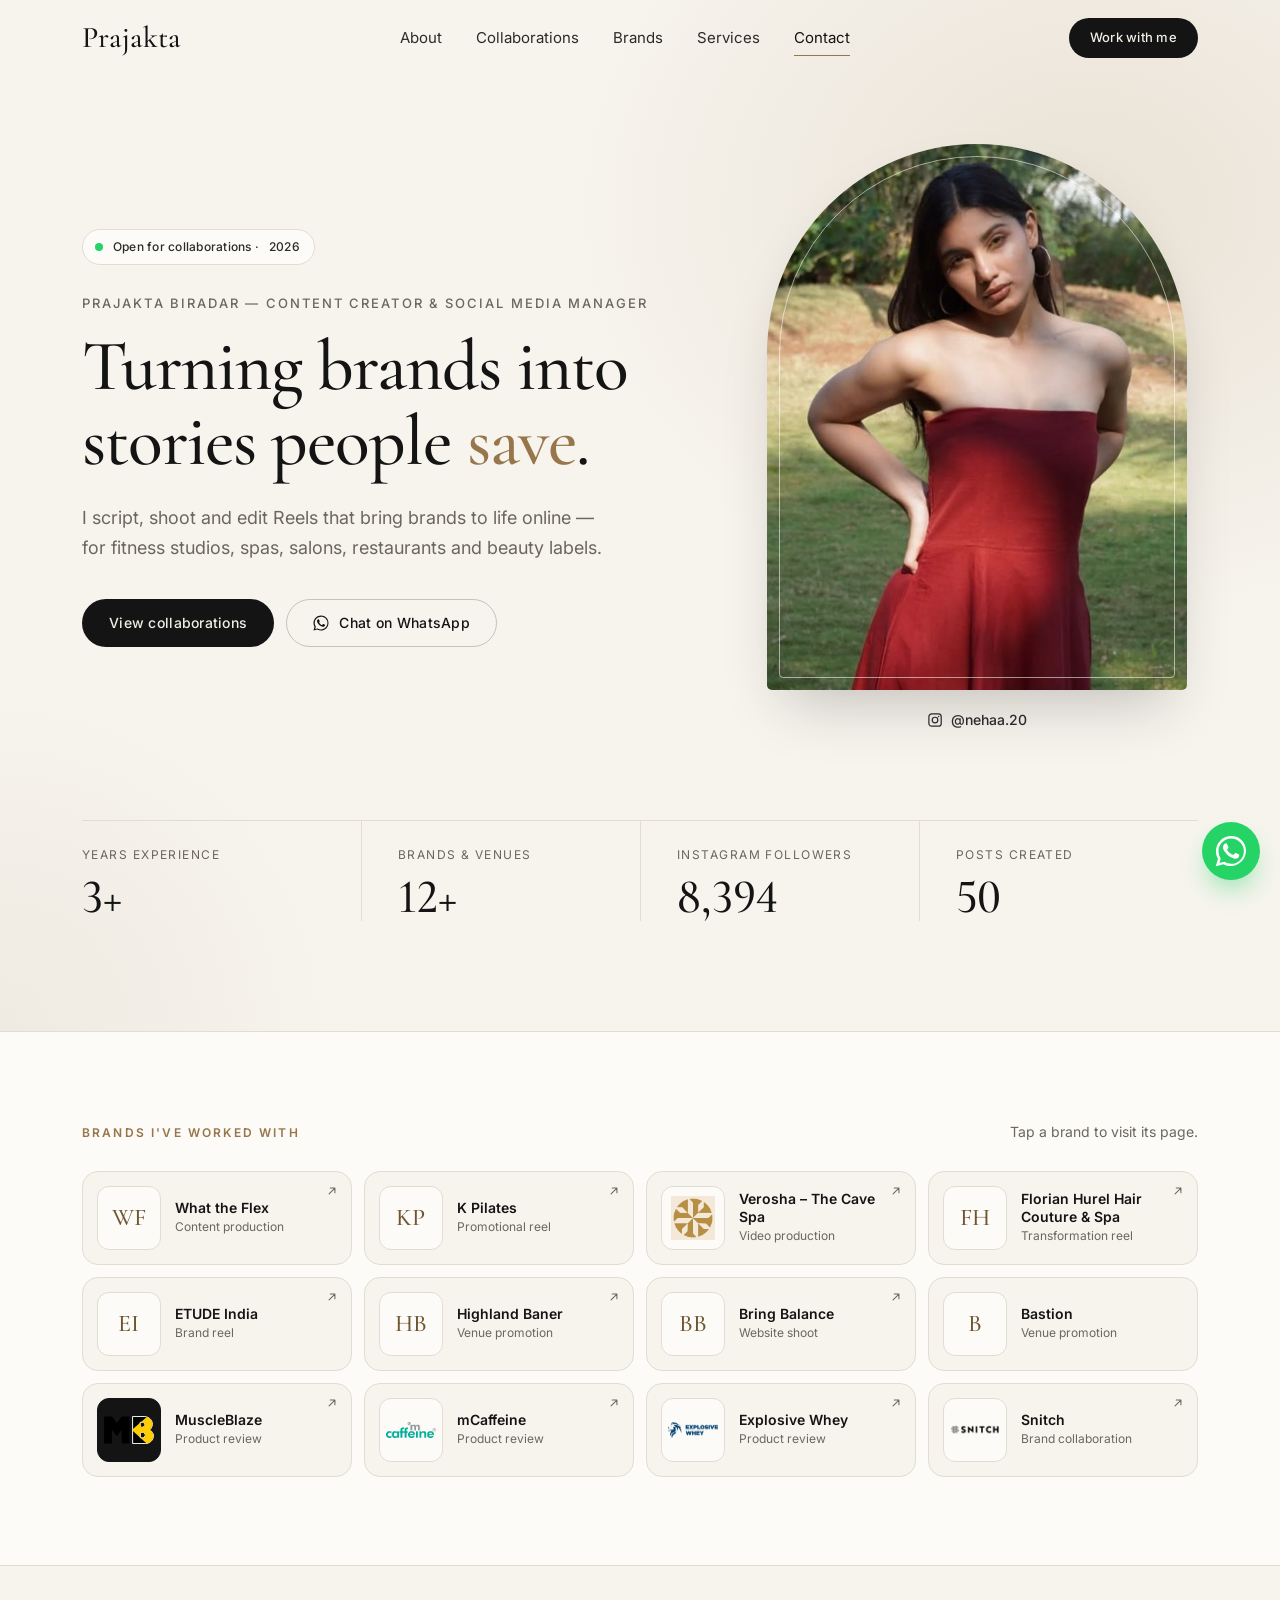
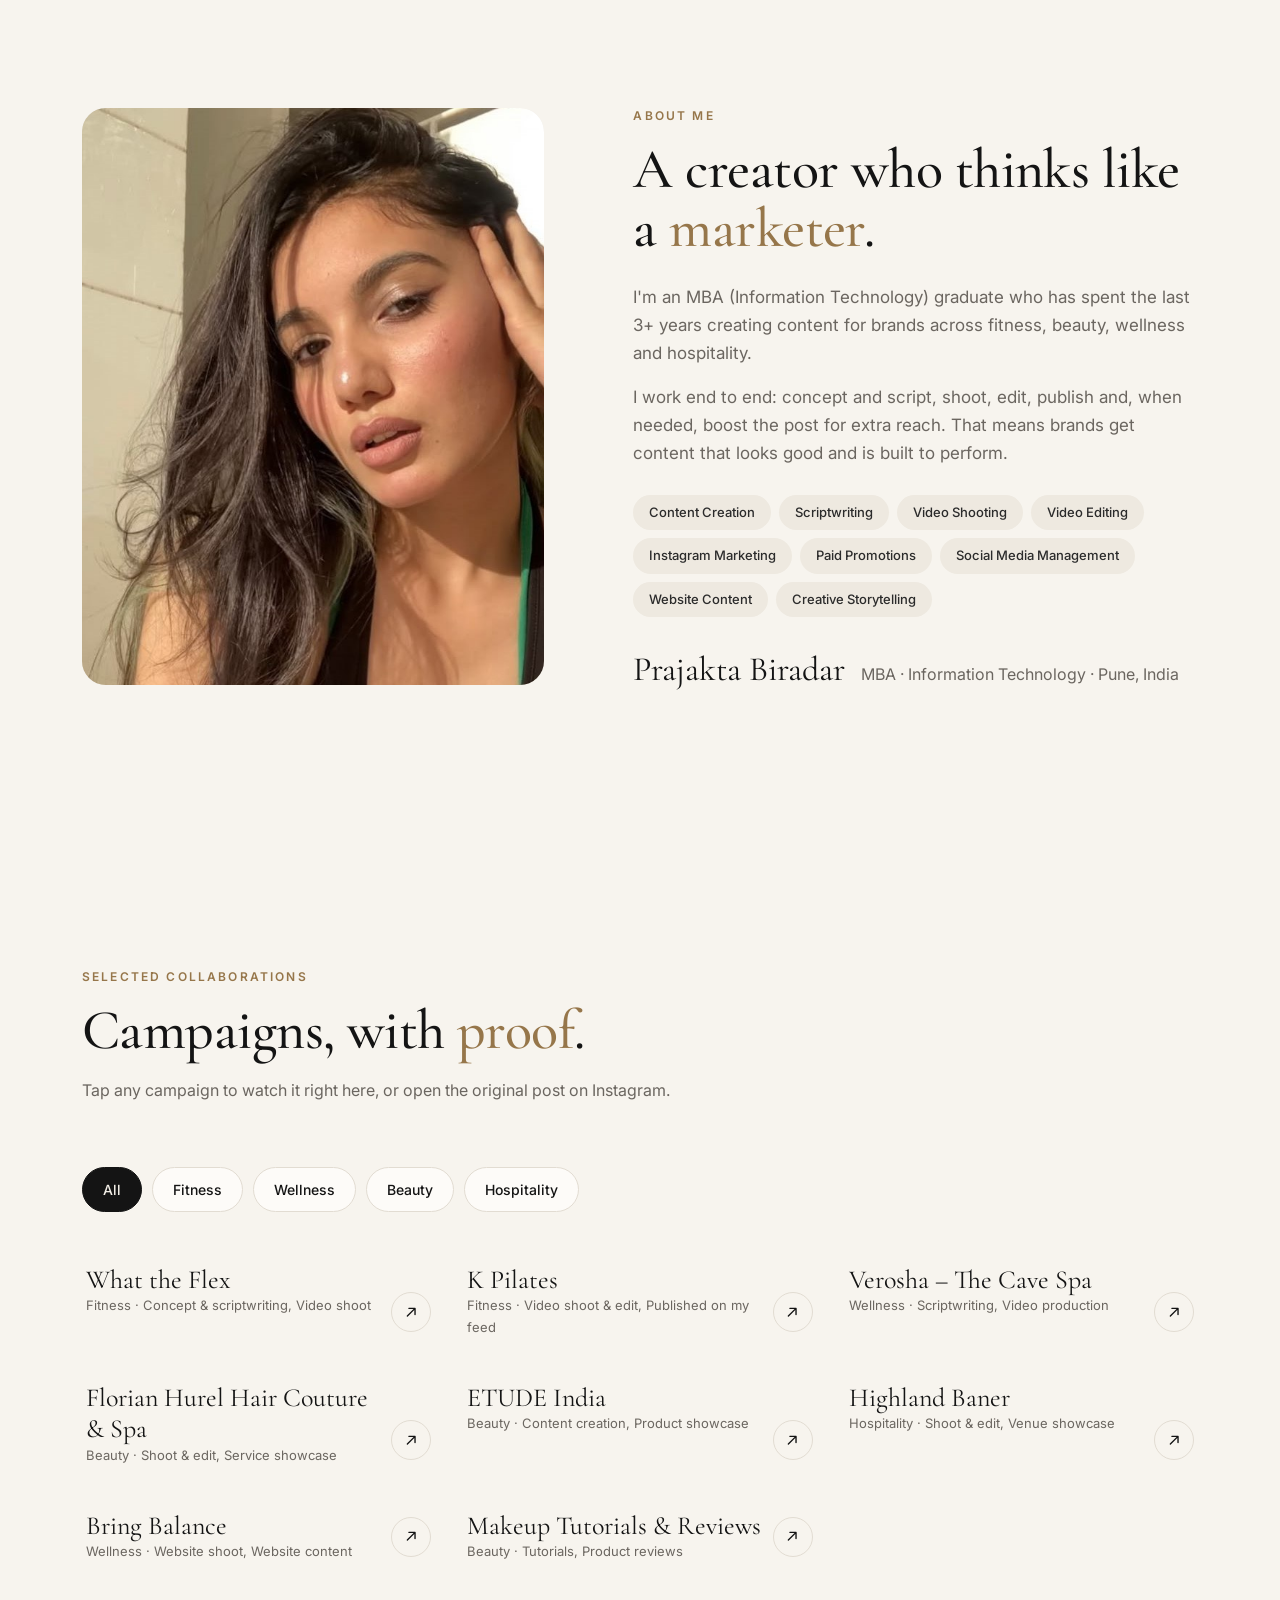
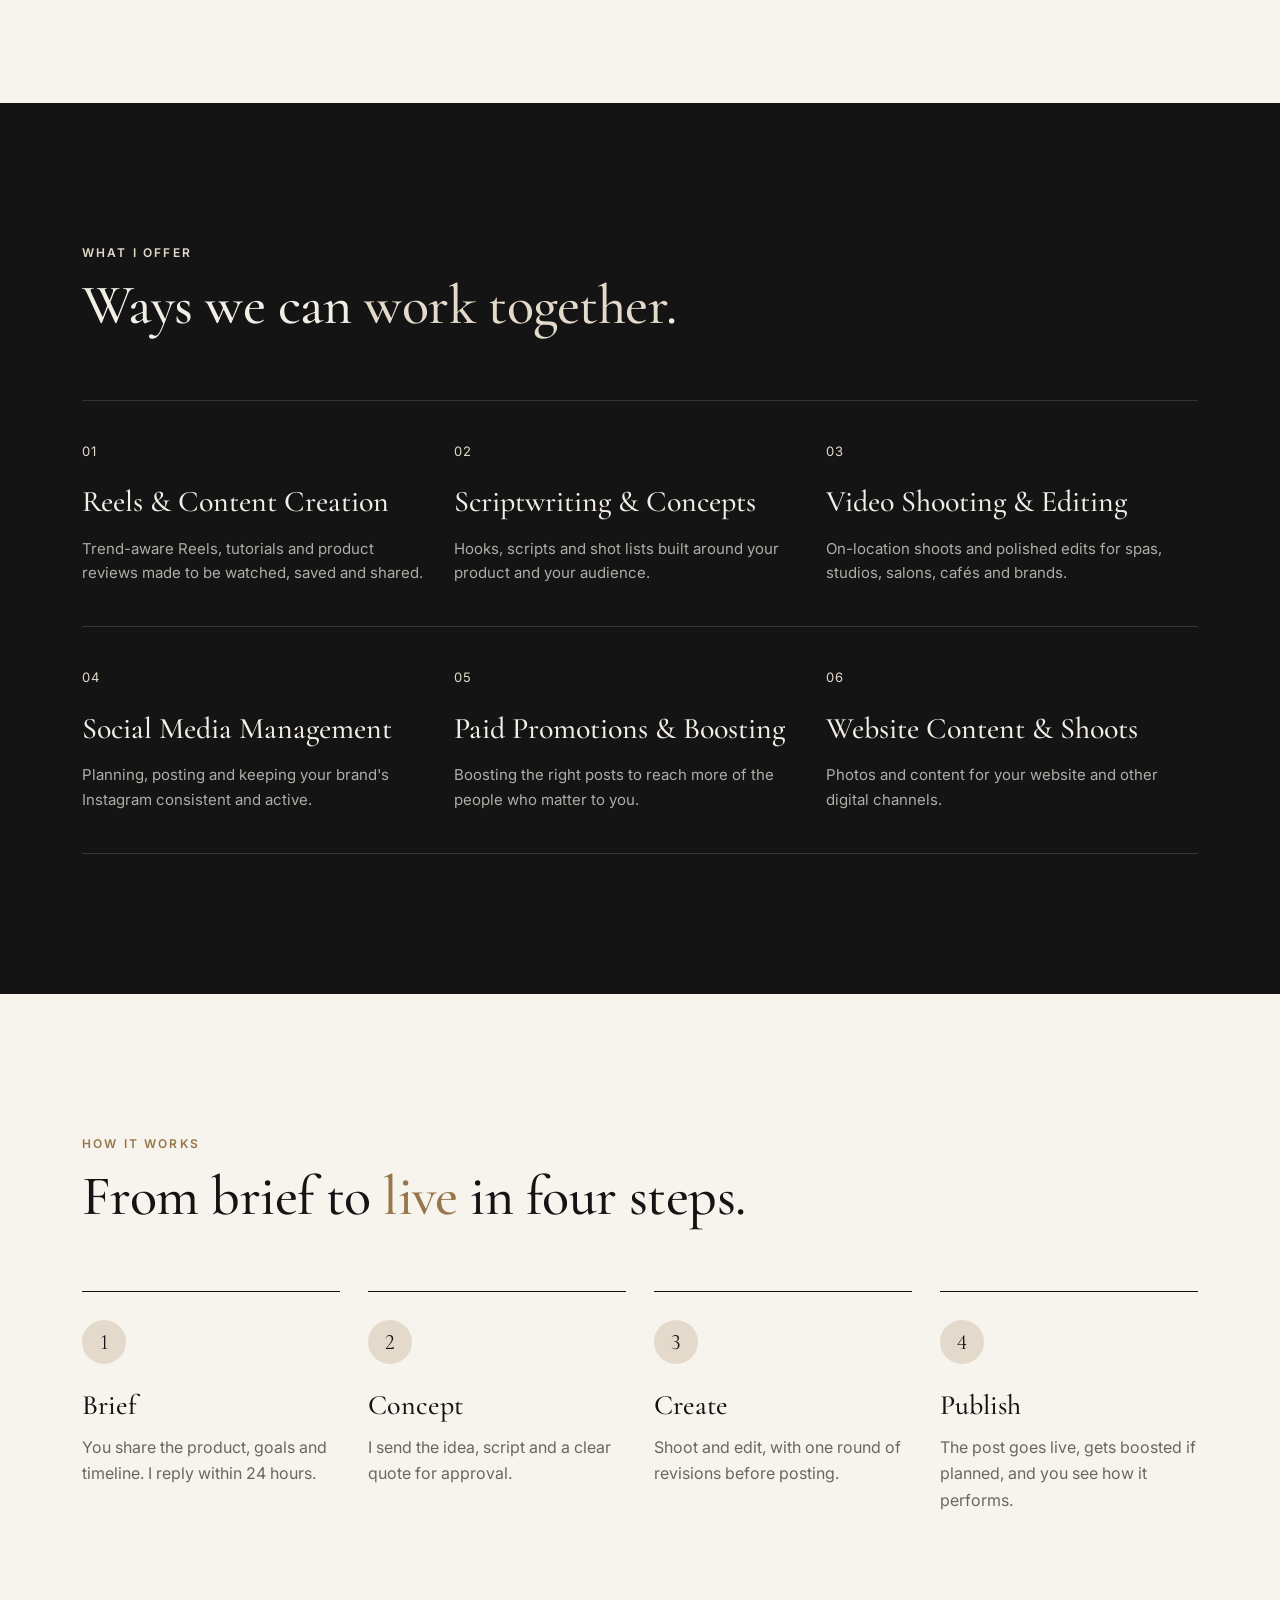
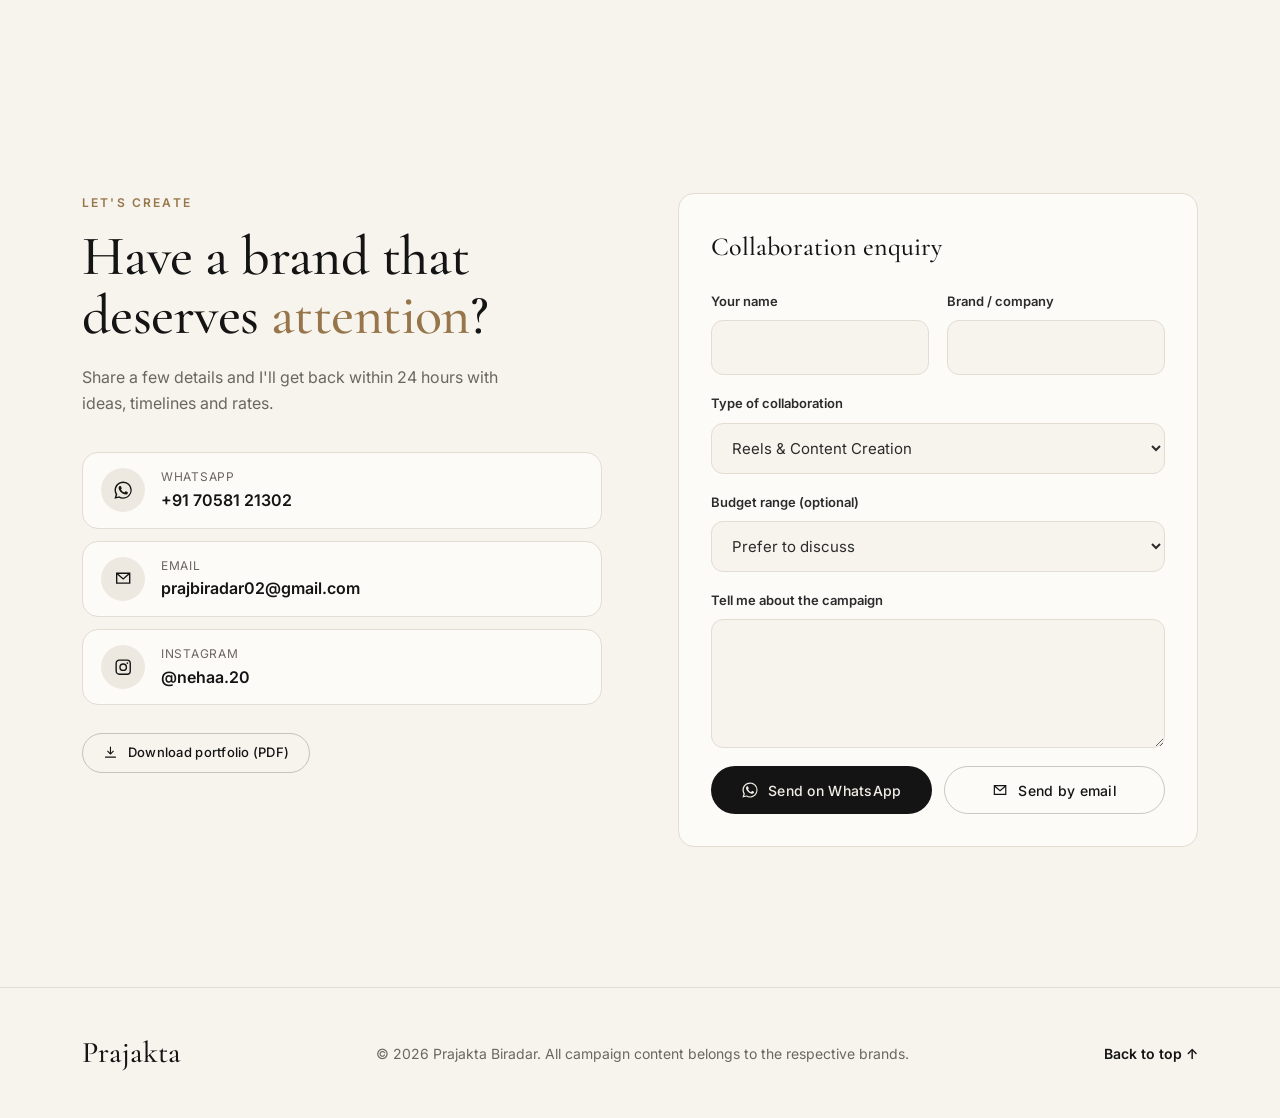
==== commit 52a3e3e5: "Add shareable PDF portfolio media-kit.html renders a 3-page A4 portfolio from js/data.js with clicka" ====
--- a/index.html
+++ b/index.html
@@ -222,9 +222,9 @@
             </li>
           </ul>
 
-          <button class="btn btn--ghost btn--sm" id="printKit" type="button">
-            <svg class="icon" aria-hidden="true"><use href="#i-download"/></svg> Download media kit (PDF)
-          </button>
+          <a class="btn btn--ghost btn--sm" id="printKit" href="Prajakta-Biradar-Portfolio.pdf" download>
+            <svg class="icon" aria-hidden="true"><use href="#i-download"/></svg> Download portfolio (PDF)
+          </a>
         </div>
 
         <form class="form card reveal" id="enquiry" novalidate>
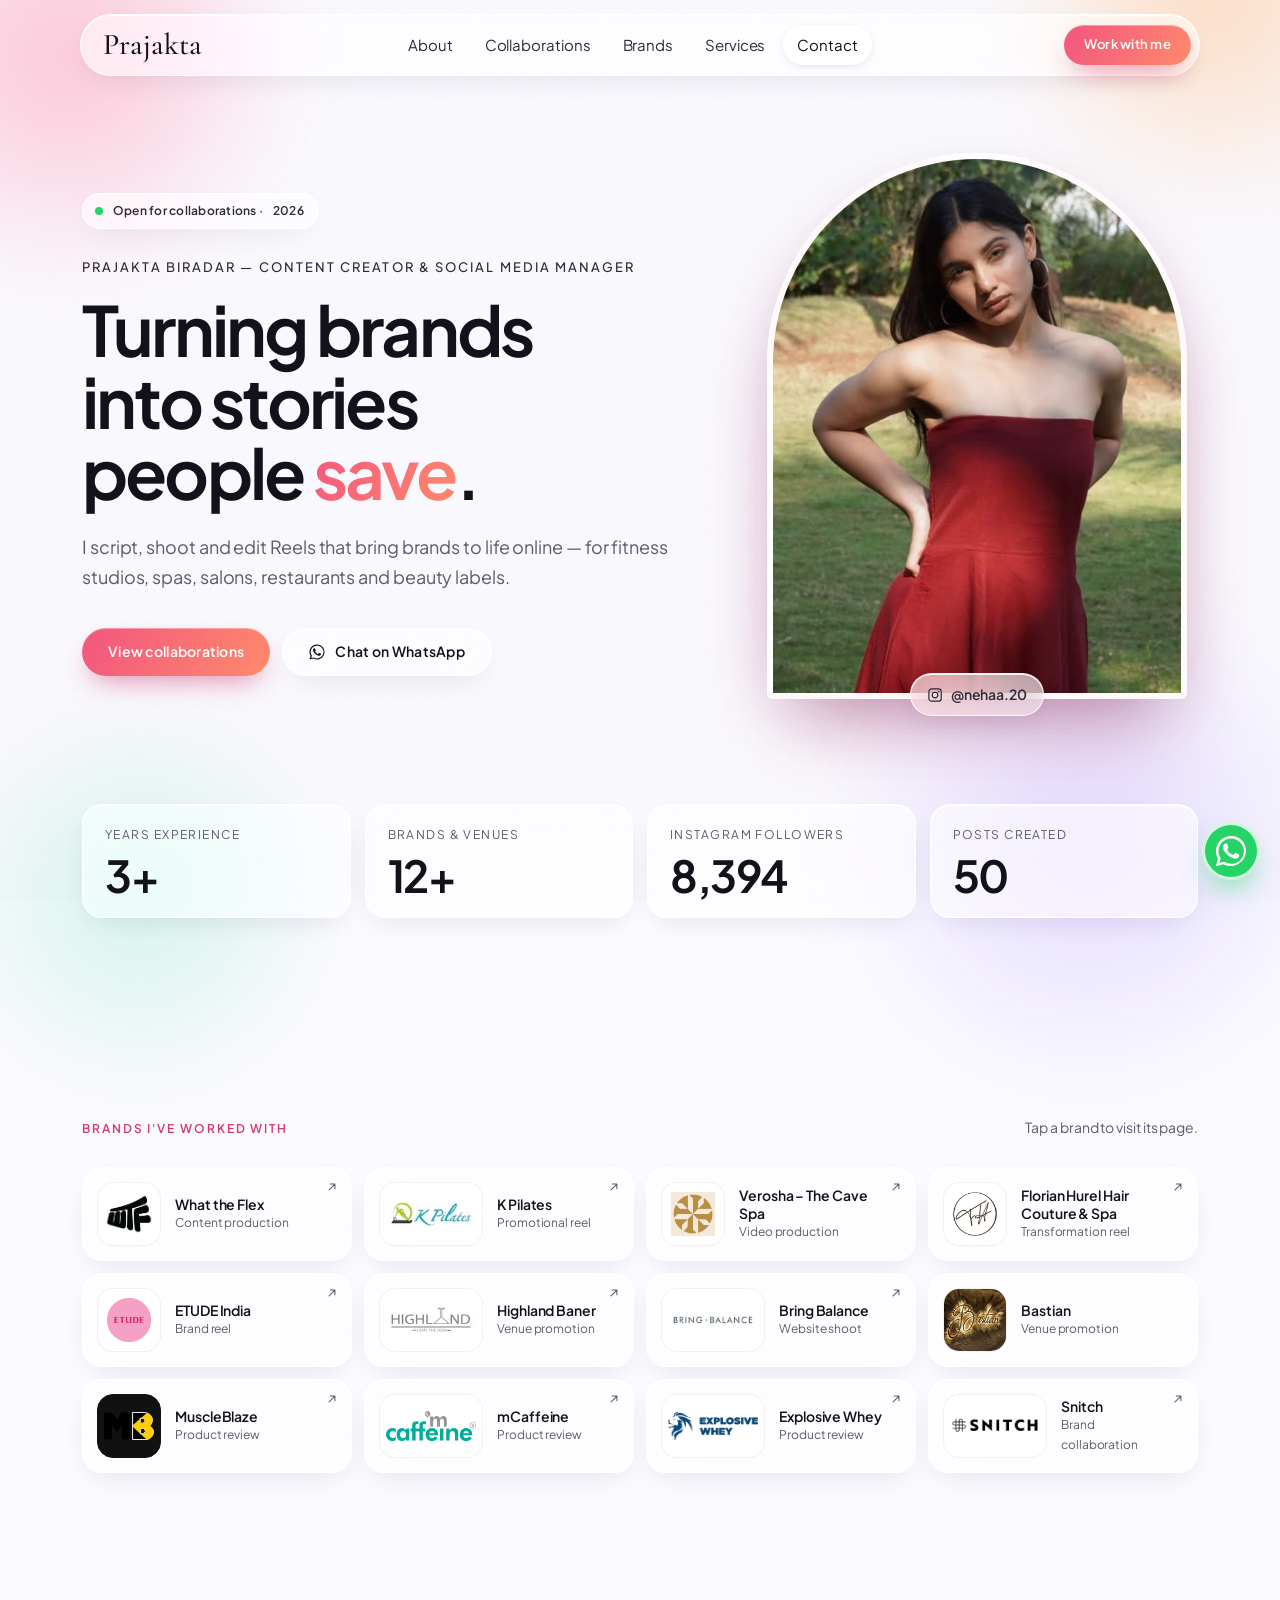
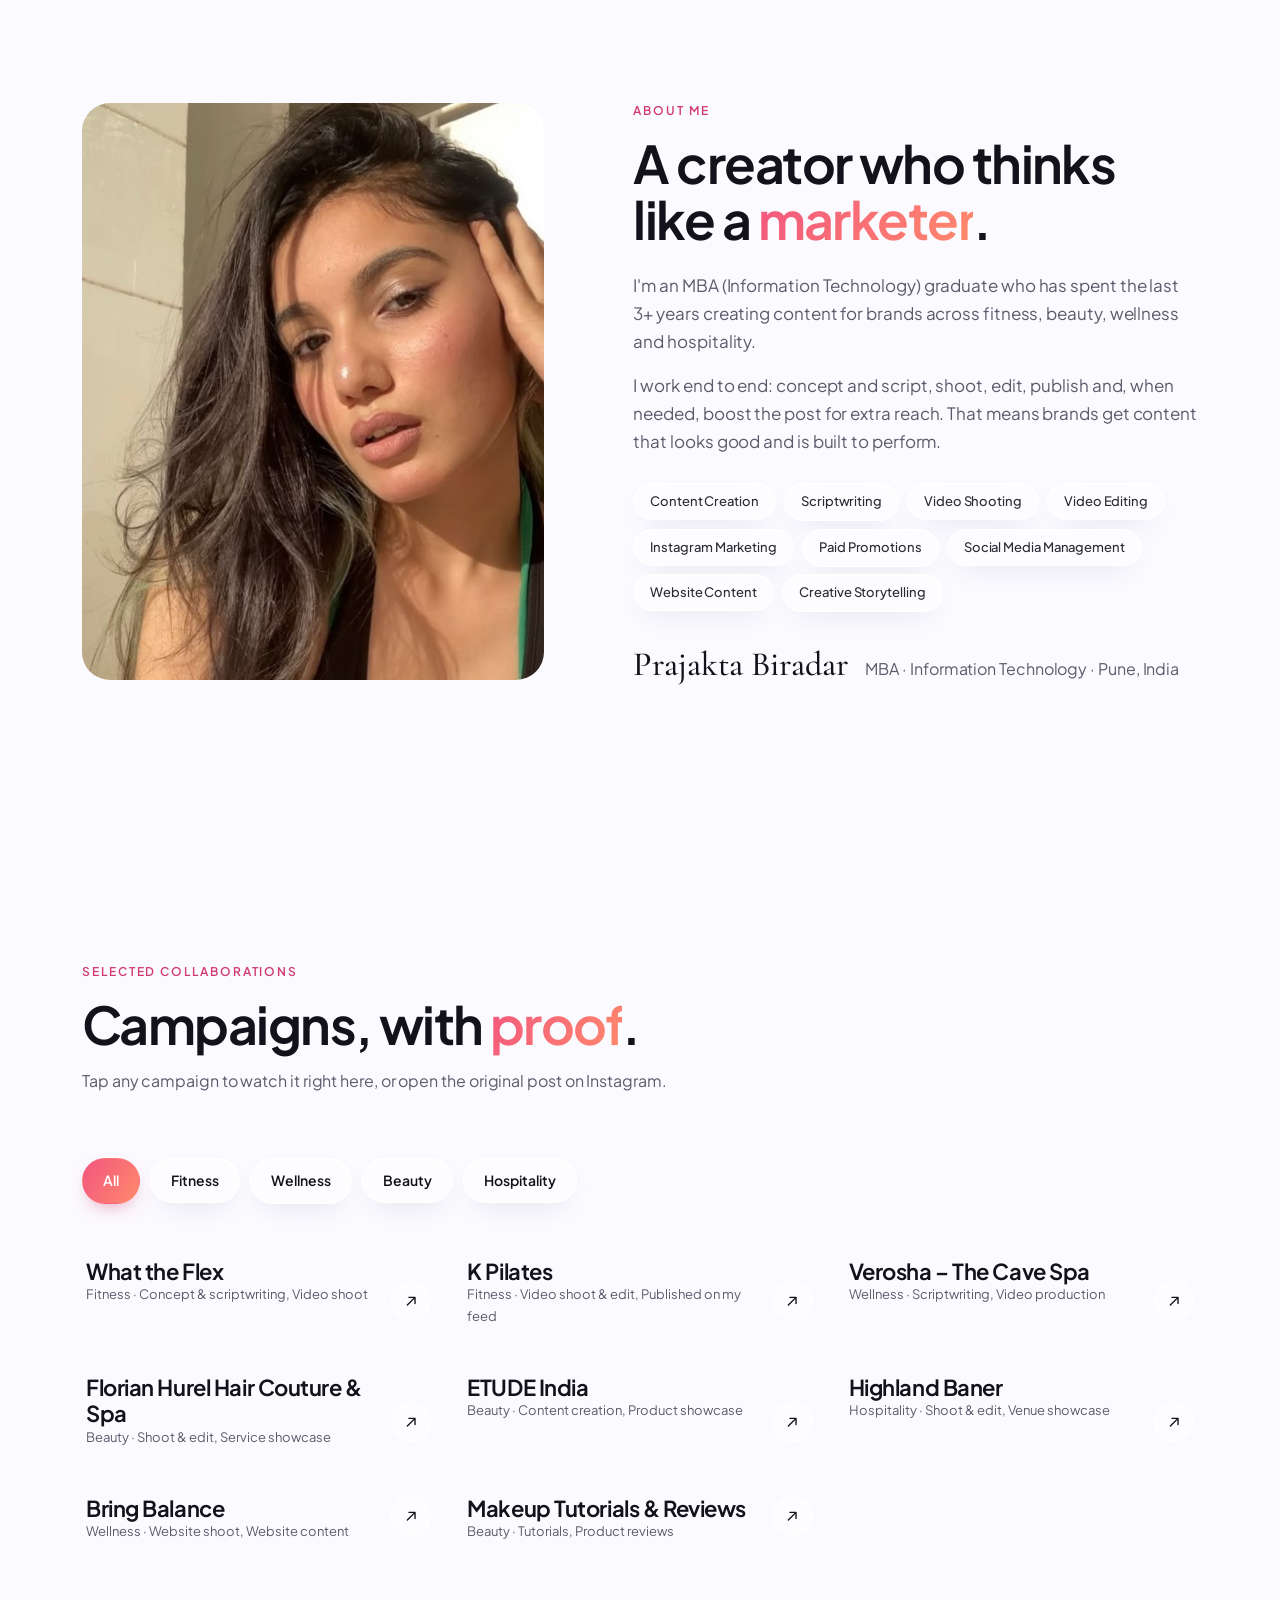
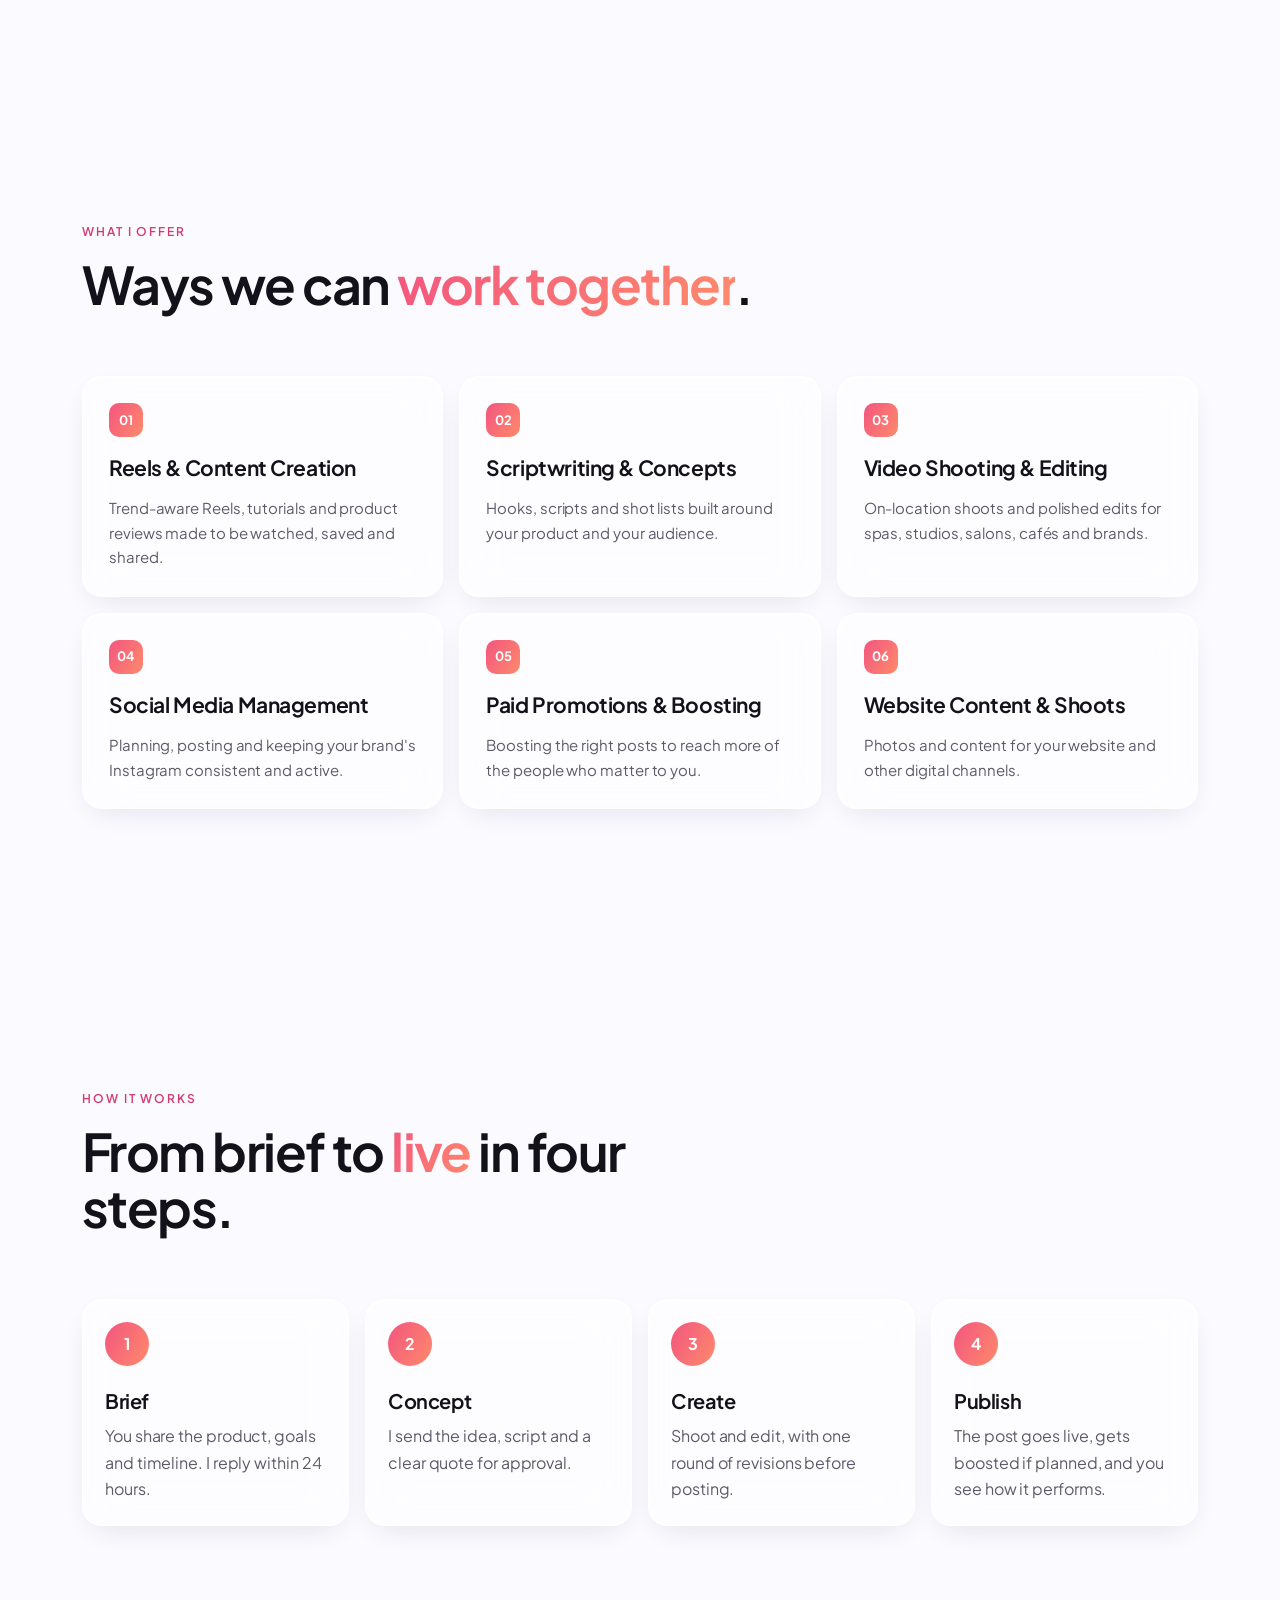
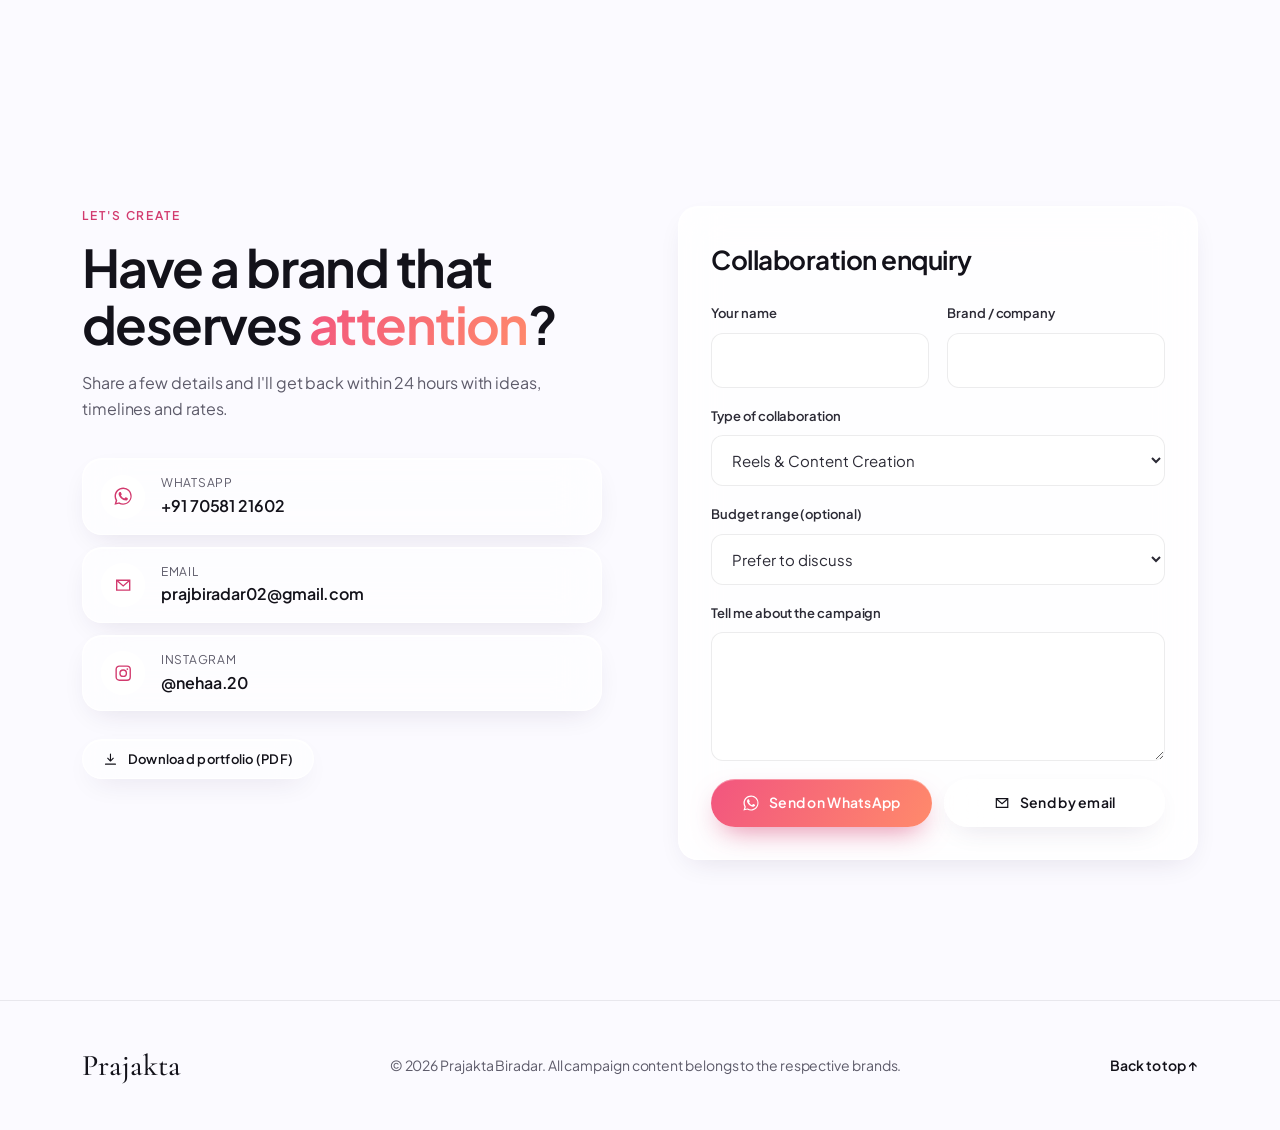
==== commit f35ed377: "Add Bright Glass design layer (preview branch) css/glass.css restyles the site on screen only: drift" ====
--- a/index.html
+++ b/index.html
@@ -19,6 +19,11 @@
   <link rel="preconnect" href="https://fonts.gstatic.com" crossorigin />
   <link href="https://fonts.googleapis.com/css2?family=Cormorant+Garamond:wght@400;500&family=Inter:wght@400;500;600&display=swap" rel="stylesheet" />
   <link rel="stylesheet" href="css/style.css" />
+
+  <!-- GLASS LAYER: delete these 3 lines to return to the classic design -->
+  <link href="https://fonts.googleapis.com/css2?family=Plus+Jakarta+Sans:wght@400..800&display=swap" rel="stylesheet" />
+  <link rel="stylesheet" href="css/glass.css" />
+  <script>(function () { var p = new URLSearchParams(location.search).get("palette"); if (p) document.documentElement.setAttribute("data-palette", p); })();</script>
 </head>
 <body>
   <a class="skip-link" href="#main">Skip to content</a>
--- a/css/style.css
+++ b/css/style.css
@@ -326,7 +326,13 @@
 .brand-grid { display: grid; grid-template-columns: repeat(4, 1fr); gap: 12px; }
 @media (max-width: 1000px) { .brand-grid { grid-template-columns: repeat(3, 1fr); } }
 @media (max-width: 720px) { .brand-grid { grid-template-columns: repeat(2, 1fr); } }
-@media (max-width: 420px) { .brand-grid { grid-template-columns: 1fr; } }
+@media (max-width: 520px) {
+  .brand-grid { grid-template-columns: 1fr 1fr; gap: 10px; }
+  .brand-grid .brand { flex-direction: column; align-items: flex-start; gap: 10px; padding: 12px; }
+  .brand-grid .brand__mark { width: 52px; height: 52px; }
+  .brand-grid .brand__info { padding-right: 0; }
+  .brand-grid .brand__name { font-size: 13px; }
+}
 
 .brand {
   position: relative; display: flex; align-items: center; gap: 14px;
@@ -341,7 +347,11 @@
   background: var(--surface); border: 1px solid var(--line); overflow: hidden;
 }
 .brand__mark img { max-width: 80%; max-height: 70%; object-fit: contain; }
+.brand__mark.is-wide { width: 104px; }
+.brand__mark.is-wide img { max-width: 88%; max-height: 62%; }
 .brand--dark .brand__mark { background: var(--ink); border-color: var(--ink); }
+/* Photo-style logos (e.g. a signboard) fill the whole tile */
+.brand--fill .brand__mark img { width: 100%; height: 100%; max-width: none; max-height: none; object-fit: cover; }
 .brand__mono { font-family: var(--font-display); font-size: 24px; font-weight: var(--display-weight); color: var(--accent-deep); letter-spacing: 0.02em; }
 .brand__info { display: flex; flex-direction: column; min-width: 0; padding-right: 18px; }
 .brand__name { font-size: 14px; font-weight: 600; line-height: 1.3; }
@@ -368,7 +378,7 @@
 .about__media img { width: 100%; height: 100%; object-fit: cover; object-position: center 30%; }
 .about__bio { margin-top: 24px; color: var(--muted); font-size: 17px; }
 .about__bio p + p { margin-top: 16px; }
-.about__sign { display: flex; align-items: baseline; gap: 16px; margin-top: 36px; }
+.about__sign { display: flex; flex-wrap: wrap; align-items: baseline; gap: 4px 16px; margin-top: 36px; }
 @media (max-width: 900px) {
   .about { grid-template-columns: 1fr; }
   .about__media { max-width: 460px; }
@@ -415,7 +425,15 @@
 
 .work-grid { display: grid; grid-template-columns: repeat(3, 1fr); gap: clamp(16px, 2.4vw, 28px); }
 @media (max-width: 900px) { .work-grid { grid-template-columns: repeat(2, 1fr); } }
-@media (max-width: 520px) { .work-grid { grid-template-columns: 1fr; } }
+@media (max-width: 520px) {
+  .work-grid { grid-template-columns: 1fr 1fr; gap: 20px 12px; }
+  .work-grid .work__ph { font-size: 20px; padding: 12px; }
+  .work-grid .work__type { left: 8px; top: 8px; padding: 4px 9px; font-size: 10px; }
+  .work-grid .work__info { padding: 10px 0 0 2px; }
+  .work-grid .work__brand { font-size: 19px; }
+  .work-grid .work__meta { font-size: 11.5px; line-height: 1.4; }
+  .work-grid .work__arrow { display: none; }
+}
 
 .work {
   position: relative; display: flex; flex-direction: column; text-align: left;
@@ -439,8 +457,6 @@
   font-family: var(--font-display); font-size: 34px; color: var(--accent-deep);
 }
 .work__ph.is-shown, .is-missing > .work__ph { display: grid; }
-.work__ph.has-logo img { width: auto; height: auto; max-width: 55%; max-height: 28%; object-fit: contain; transform: none; }
-.work__ph--dark { background: var(--ink); }
 .work__type {
   position: absolute; left: 14px; top: 14px;
   padding: 6px 12px; border-radius: var(--radius-btn);
--- a/css/glass.css
+++ b/css/glass.css
@@ -0,0 +1,254 @@
+/* =============================================================
+   GLASS LAYER — "Bright Glass" look on top of style.css.
+   To go back to the classic design, remove the glass.css <link>
+   (and the palette <script>) in index.html. Print/PDF is untouched.
+   Palettes: rose (default) · champagne  →  <html data-palette="champagne">
+   ============================================================= */
+@media screen {
+  :root {
+    --bg: #fbfaff;
+    --surface: #ffffff;
+    --sand: rgba(255, 255, 255, 0.55);
+    --blush: #ffe1e8;
+    --ink: #13121a;
+    --ink-2: #2b2a35;
+    --muted: #5d5b6a;
+    --line: rgba(19, 18, 26, 0.08);
+    --accent: #d23a6e;
+    --accent-deep: #a8244f;
+    --on-ink: #ffffff;
+
+    --grad: linear-gradient(120deg, #f2557f 0%, #ff8a6b 100%);
+    --blob-1: #ffb3c7;
+    --blob-2: #ffd3b0;
+    --blob-3: #d9ccff;
+    --blob-4: #c8f0e4;
+
+    --glass: rgba(255, 255, 255, 0.58);
+    --glass-strong: rgba(255, 255, 255, 0.78);
+    --glass-edge: rgba(255, 255, 255, 0.85);
+    --glass-blur: 22px;
+    --glass-shadow: 0 1px 0 rgba(255, 255, 255, 0.9) inset, 0 10px 30px -12px rgba(40, 20, 70, 0.14);
+    --glass-shadow-lg: 0 1px 0 rgba(255, 255, 255, 0.9) inset, 0 30px 70px -24px rgba(40, 20, 70, 0.28);
+
+    --font-display: "Plus Jakarta Sans", "Inter", system-ui, sans-serif;
+    --font-body: "Plus Jakarta Sans", "Inter", system-ui, sans-serif;
+    --font-serif: "Cormorant Garamond", Georgia, serif;
+    --display-weight: 650;
+    --radius: 20px;
+    --radius-lg: 28px;
+  }
+
+  :root[data-palette="champagne"] {
+    --accent: #a8762f;
+    --accent-deep: #7d561e;
+    --blush: #f6e7cc;
+    --grad: linear-gradient(120deg, #c48a3a 0%, #e9c27a 100%);
+    --blob-1: #f6dcae;
+    --blob-2: #ffe9d1;
+    --blob-3: #e9e1ff;
+    --blob-4: #dcefe6;
+  }
+
+  @supports not ((backdrop-filter: blur(1px)) or (-webkit-backdrop-filter: blur(1px))) {
+    :root { --glass: rgba(255, 255, 255, 0.92); --glass-strong: rgba(255, 255, 255, 0.96); }
+  }
+  @media (max-width: 720px) { :root { --glass-blur: 14px; } }
+
+  /* ---------- Background: drifting colour blobs + fine grain ---------- */
+  body { background: var(--bg); }
+  body::before {
+    content: ""; position: fixed; inset: -20vmax; z-index: -2; pointer-events: none;
+    background:
+      radial-gradient(28vmax 28vmax at 18% 22%, var(--blob-1), transparent 65%),
+      radial-gradient(26vmax 26vmax at 82% 18%, var(--blob-2), transparent 65%),
+      radial-gradient(30vmax 30vmax at 75% 78%, var(--blob-3), transparent 65%),
+      radial-gradient(24vmax 24vmax at 22% 82%, var(--blob-4), transparent 65%);
+    filter: blur(40px) saturate(1.1);
+    opacity: 0.75;
+    animation: blobs 38s ease-in-out infinite alternate;
+  }
+  body::after {
+    content: ""; position: fixed; inset: 0; z-index: -1; pointer-events: none; opacity: 0.05;
+    background-image: url("data:image/svg+xml,%3Csvg xmlns='http://www.w3.org/2000/svg' width='140' height='140'%3E%3Cfilter id='n'%3E%3CfeTurbulence type='fractalNoise' baseFrequency='.9' numOctaves='2' stitchTiles='stitch'/%3E%3C/filter%3E%3Crect width='100%25' height='100%25' filter='url(%23n)'/%3E%3C/svg%3E");
+  }
+  @keyframes blobs {
+    0% { transform: translate3d(0, 0, 0) rotate(0deg); }
+    50% { transform: translate3d(3vmax, -2vmax, 0) rotate(8deg); }
+    100% { transform: translate3d(-2vmax, 3vmax, 0) rotate(-6deg); }
+  }
+
+  /* Sections become transparent so the background shows through */
+  .hero, .section--sand, .brands, .section--ink, .footer { background: transparent; }
+  .brands { border: 0; }
+
+  /* ---------- Shared glass surface ---------- */
+  .nav__inner, .card, .brand, .badge, .hero__stats > div, .stats, .service, .step,
+  .contact__item, .filter, .work__type, .hero__handle, .modal, .modal__close, .chip {
+    background: var(--glass);
+    -webkit-backdrop-filter: blur(var(--glass-blur)) saturate(170%);
+    backdrop-filter: blur(var(--glass-blur)) saturate(170%);
+    border: 1px solid var(--glass-edge);
+    box-shadow: var(--glass-shadow);
+  }
+
+  /* ---------- Typography ---------- */
+  body { font-size: 16px; letter-spacing: -0.005em; }
+  .h2 { font-size: clamp(32px, 4.4vw, 52px); letter-spacing: -0.03em; line-height: 1.08; }
+  .h3, .card__title, .service__title, .step__title, .work__brand { letter-spacing: -0.02em; }
+  .eyebrow { color: var(--accent); letter-spacing: 0.16em; }
+  em {
+    background: var(--grad); -webkit-background-clip: text; background-clip: text;
+    color: transparent; -webkit-text-fill-color: transparent;
+  }
+  .nav__logo, .script { font-family: var(--font-serif); font-weight: 500; letter-spacing: 0; }
+
+  /* ---------- Floating pill navigation ---------- */
+  .nav { inset: 14px 0 auto; }
+  .nav.is-scrolled, .nav.is-open { background: transparent; box-shadow: none; -webkit-backdrop-filter: none; backdrop-filter: none; }
+  .nav__inner {
+    width: min(1120px, calc(100% - 32px)); height: 62px; padding: 0 8px 0 22px;
+    border-radius: 999px;
+  }
+  .nav.is-scrolled .nav__inner { background: var(--glass-strong); box-shadow: var(--glass-shadow-lg); }
+  .nav__links { gap: 4px; }
+  .nav__links a { padding: 8px 14px; border-radius: 999px; transition: background 0.3s, color 0.3s; }
+  .nav__links a::after { display: none; }
+  .nav__links a:hover { background: rgba(255, 255, 255, 0.6); }
+  .nav__links a.is-active { background: #fff; color: var(--ink); box-shadow: 0 2px 10px -4px rgba(40, 20, 70, 0.25); }
+  @media (max-width: 900px) {
+    .nav__links {
+      top: 70px; left: 16px; right: 16px; padding: 10px; border-radius: 24px; border: 1px solid var(--glass-edge);
+      background: var(--glass-strong); -webkit-backdrop-filter: blur(24px) saturate(170%); backdrop-filter: blur(24px) saturate(170%);
+      box-shadow: var(--glass-shadow-lg);
+    }
+    .nav__links a { font-family: var(--font-display); font-size: 20px; font-weight: 600; padding: 12px 16px; border: 0; }
+  }
+
+  /* ---------- Buttons ---------- */
+  .btn { font-weight: 600; transition: transform 0.25s var(--ease), box-shadow 0.3s, background 0.3s, border-color 0.3s; }
+  .btn:hover { transform: translateY(-2px); }
+  .btn--dark {
+    background: var(--grad); color: #fff; border: 0;
+    box-shadow: 0 12px 28px -10px color-mix(in srgb, var(--accent) 65%, transparent), 0 1px 0 rgba(255, 255, 255, 0.35) inset;
+  }
+  .btn--dark:hover {
+    background: var(--grad);
+    box-shadow: 0 18px 36px -12px color-mix(in srgb, var(--accent) 75%, transparent), 0 1px 0 rgba(255, 255, 255, 0.35) inset;
+  }
+  .btn--ghost {
+    background: var(--glass); border: 1px solid var(--glass-edge); box-shadow: var(--glass-shadow);
+    -webkit-backdrop-filter: blur(var(--glass-blur)); backdrop-filter: blur(var(--glass-blur));
+  }
+  .btn--ghost:hover { background: #fff; border-color: #fff; }
+
+  /* ---------- Hero ---------- */
+  .hero { padding-top: clamp(130px, 17vh, 180px); }
+  .hero__intro { color: var(--ink-2); }
+  .hero__title { font-size: clamp(40px, 5.4vw, 72px); letter-spacing: -0.04em; line-height: 1.04; }
+  .badge { font-weight: 600; }
+  .arch {
+    border: 6px solid rgba(255, 255, 255, 0.75);
+    box-shadow: var(--glass-shadow-lg), 0 40px 90px -30px color-mix(in srgb, var(--accent) 45%, transparent);
+  }
+  .arch::after { display: none; }
+  .hero__visual figcaption { margin-top: -26px; position: relative; z-index: 1; }
+  .hero__handle { padding: 9px 16px; border-radius: 999px; font-weight: 600; }
+  .hero__handle:hover { border-color: #fff; background: #fff; }
+
+  .hero__stats { border: 0; gap: 14px; }
+  .hero__stats > div,
+  .hero__stats > div + div { padding: 20px 22px; border-radius: var(--radius); border-left: 1px solid var(--glass-edge); }
+  .hero__stats dd { font-size: clamp(30px, 3.6vw, 44px); letter-spacing: -0.03em; }
+  @media (max-width: 640px) {
+    .hero__stats { gap: 10px; }
+    .hero__stats > div, .hero__stats > div + div, .hero__stats > div:nth-child(3) { padding: 16px; border-left: 1px solid var(--glass-edge); }
+  }
+
+  /* ---------- Brand wall ---------- */
+  .brand { position: relative; overflow: hidden; }
+  .brand::after { /* light sweep on hover */
+    content: ""; position: absolute; inset: 0; pointer-events: none;
+    background: linear-gradient(110deg, transparent 35%, rgba(255, 255, 255, 0.7) 50%, transparent 65%);
+    transform: translateX(-120%); transition: transform 0.9s var(--ease);
+  }
+  a.brand:hover { background: var(--glass-strong); border-color: #fff; transform: translateY(-3px); box-shadow: var(--glass-shadow-lg); }
+  a.brand:hover::after { transform: translateX(120%); }
+  .brand__mark { background: #fff; border-color: rgba(19, 18, 26, 0.06); }
+  .brand--dark .brand__mark { background: #111; }
+
+  /* ---------- Chips, filters ---------- */
+  .chip { color: var(--ink-2); }
+  .filter { font-weight: 600; }
+  .filter:hover { border-color: #fff; background: var(--glass-strong); }
+  .filter.is-active { background: var(--grad); color: #fff; border-color: transparent; box-shadow: 0 8px 20px -10px color-mix(in srgb, var(--accent) 70%, transparent); }
+
+  /* ---------- Campaign cards ---------- */
+  .work { transition: transform 0.4s var(--ease); }
+  .work:hover { transform: translateY(-6px); }
+  .work__media {
+    border: 1px solid var(--glass-edge); box-shadow: var(--glass-shadow);
+    transition: box-shadow 0.4s var(--ease);
+  }
+  .work:hover .work__media { box-shadow: var(--glass-shadow-lg); }
+  .work__ph {
+    background:
+      radial-gradient(80% 60% at 25% 15%, rgba(255, 255, 255, 0.85), transparent 60%),
+      linear-gradient(160deg, color-mix(in srgb, var(--blob-1) 70%, #fff), color-mix(in srgb, var(--blob-3) 60%, #fff));
+    font-family: var(--font-display); font-weight: 650; letter-spacing: -0.03em; color: var(--ink);
+  }
+  .work:nth-child(3n + 2) .work__ph { background: radial-gradient(80% 60% at 25% 15%, rgba(255,255,255,.85), transparent 60%), linear-gradient(160deg, color-mix(in srgb, var(--blob-2) 75%, #fff), color-mix(in srgb, var(--blob-1) 55%, #fff)); }
+  .work:nth-child(3n + 3) .work__ph { background: radial-gradient(80% 60% at 25% 15%, rgba(255,255,255,.85), transparent 60%), linear-gradient(160deg, color-mix(in srgb, var(--blob-3) 70%, #fff), color-mix(in srgb, var(--blob-4) 60%, #fff)); }
+  .work__type { font-weight: 600; }
+  .work__brand { font-family: var(--font-display); font-weight: 650; font-size: 22px; }
+  .work__arrow { background: var(--glass); border-color: var(--glass-edge); }
+  .work:hover .work__arrow { background: var(--grad); color: #fff; border-color: transparent; }
+
+  /* ---------- Services (was dark) ---------- */
+  .section--ink { color: var(--ink); }
+  .section--ink em { color: transparent; }
+  .eyebrow--light { color: var(--accent); }
+  .services { border: 0; gap: 16px; }
+  .service { padding: 26px; border-radius: var(--radius); transition: transform 0.35s var(--ease), box-shadow 0.35s; }
+  .service:hover { padding-left: 26px; transform: translateY(-4px); box-shadow: var(--glass-shadow-lg); }
+  .service__num {
+    display: inline-grid; place-items: center; width: 34px; height: 34px; border-radius: 10px;
+    background: var(--grad); color: #fff; font-weight: 700; letter-spacing: 0;
+  }
+  .service__title { font-size: 21px; font-weight: 650; }
+  .service p { color: var(--muted); }
+
+  /* ---------- Process ---------- */
+  .process { gap: 16px; }
+  .step { padding: 22px; border-radius: var(--radius); border-top: 1px solid var(--glass-edge); }
+  .step__num { background: var(--grad); color: #fff; font-family: var(--font-display); font-weight: 700; font-size: 16px; }
+  .step__title { font-size: 20px; font-weight: 650; }
+
+  /* ---------- Contact + form ---------- */
+  .contact__item:hover { background: var(--glass-strong); border-color: #fff; }
+  .contact__icon { background: #fff; color: var(--accent); }
+  .form { background: var(--glass-strong); }
+  .form input, .form select, .form textarea { background: rgba(255, 255, 255, 0.75); border-color: rgba(19, 18, 26, 0.08); }
+  .form input:focus, .form select:focus, .form textarea:focus { background: #fff; }
+
+  /* ---------- Modal: glass panel, bottom sheet on phones ---------- */
+  .modal { background: var(--glass-strong); box-shadow: var(--glass-shadow-lg); }
+  .modal::backdrop { background: rgba(30, 20, 50, 0.35); -webkit-backdrop-filter: blur(8px); backdrop-filter: blur(8px); }
+  .modal__media { background: rgba(255, 255, 255, 0.4); }
+  .modal__did { border-color: var(--line); }
+  @media (max-width: 720px) {
+    .modal {
+      width: 100%; max-width: 100%; max-height: 92vh; margin: auto 0 0;
+      border-radius: 28px 28px 0 0; border-bottom: 0;
+    }
+    .modal[open] { animation: sheetUp 0.45s var(--ease); }
+    .modal::before { /* grab handle */
+      content: ""; position: sticky; top: 8px; display: block; width: 44px; height: 5px; margin: 8px auto -13px;
+      border-radius: 99px; background: rgba(19, 18, 26, 0.18); z-index: 3;
+    }
+  }
+  @keyframes sheetUp { from { transform: translateY(100%); } }
+
+  /* ---------- Floating WhatsApp ---------- */
+  .wa-float { border: 3px solid rgba(255, 255, 255, 0.8); }
+}
